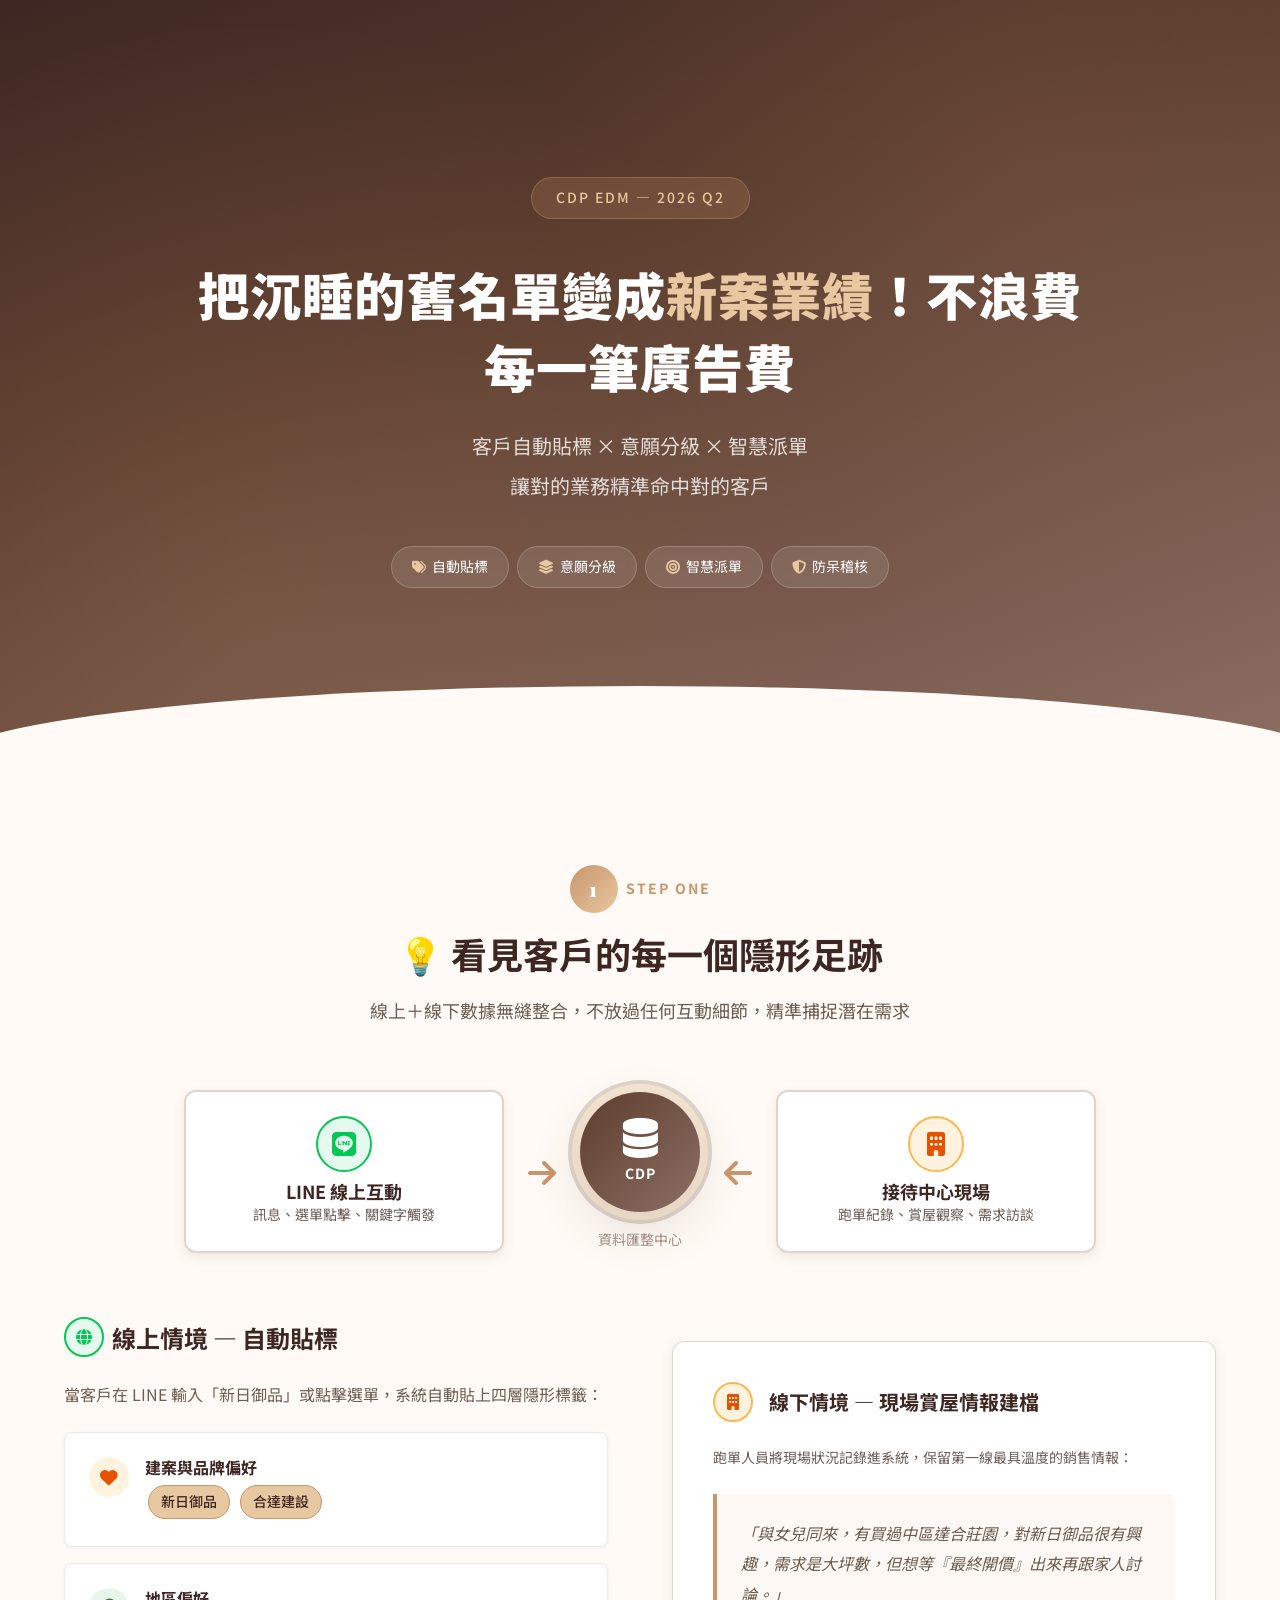
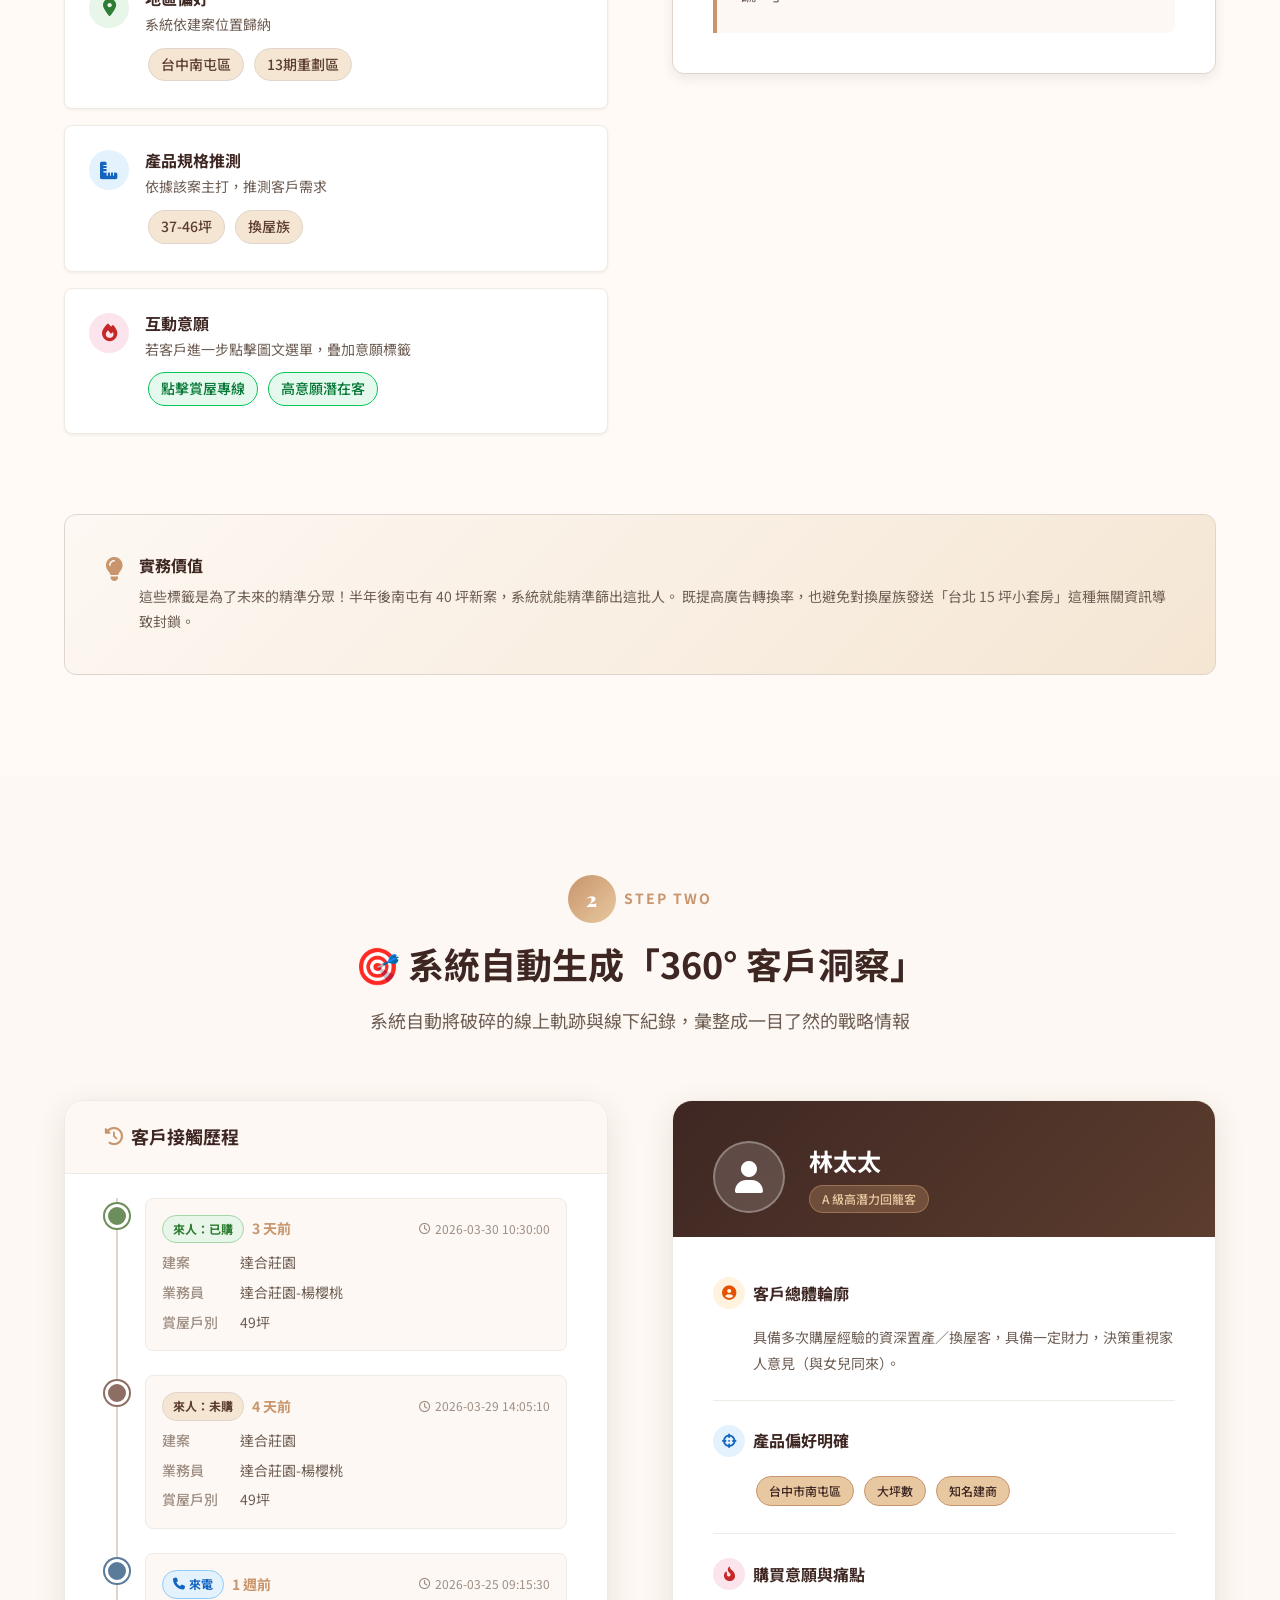
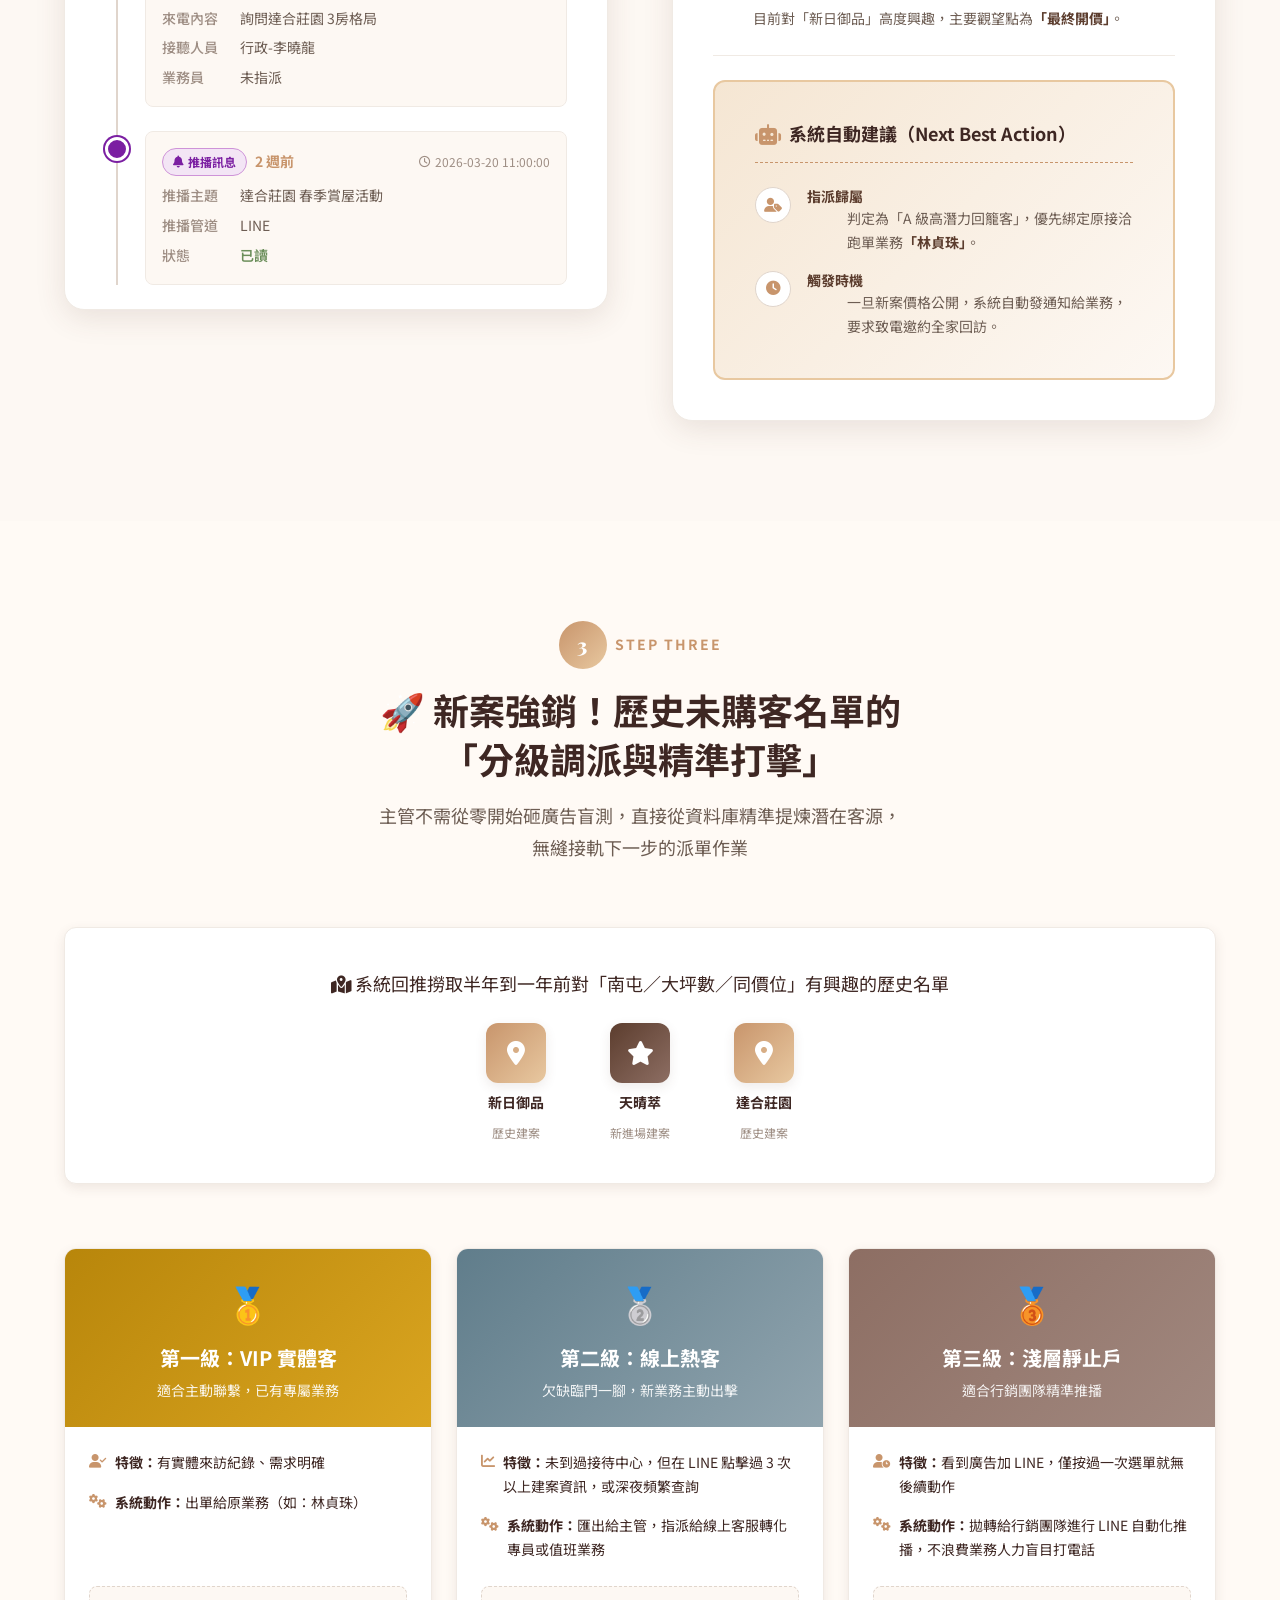
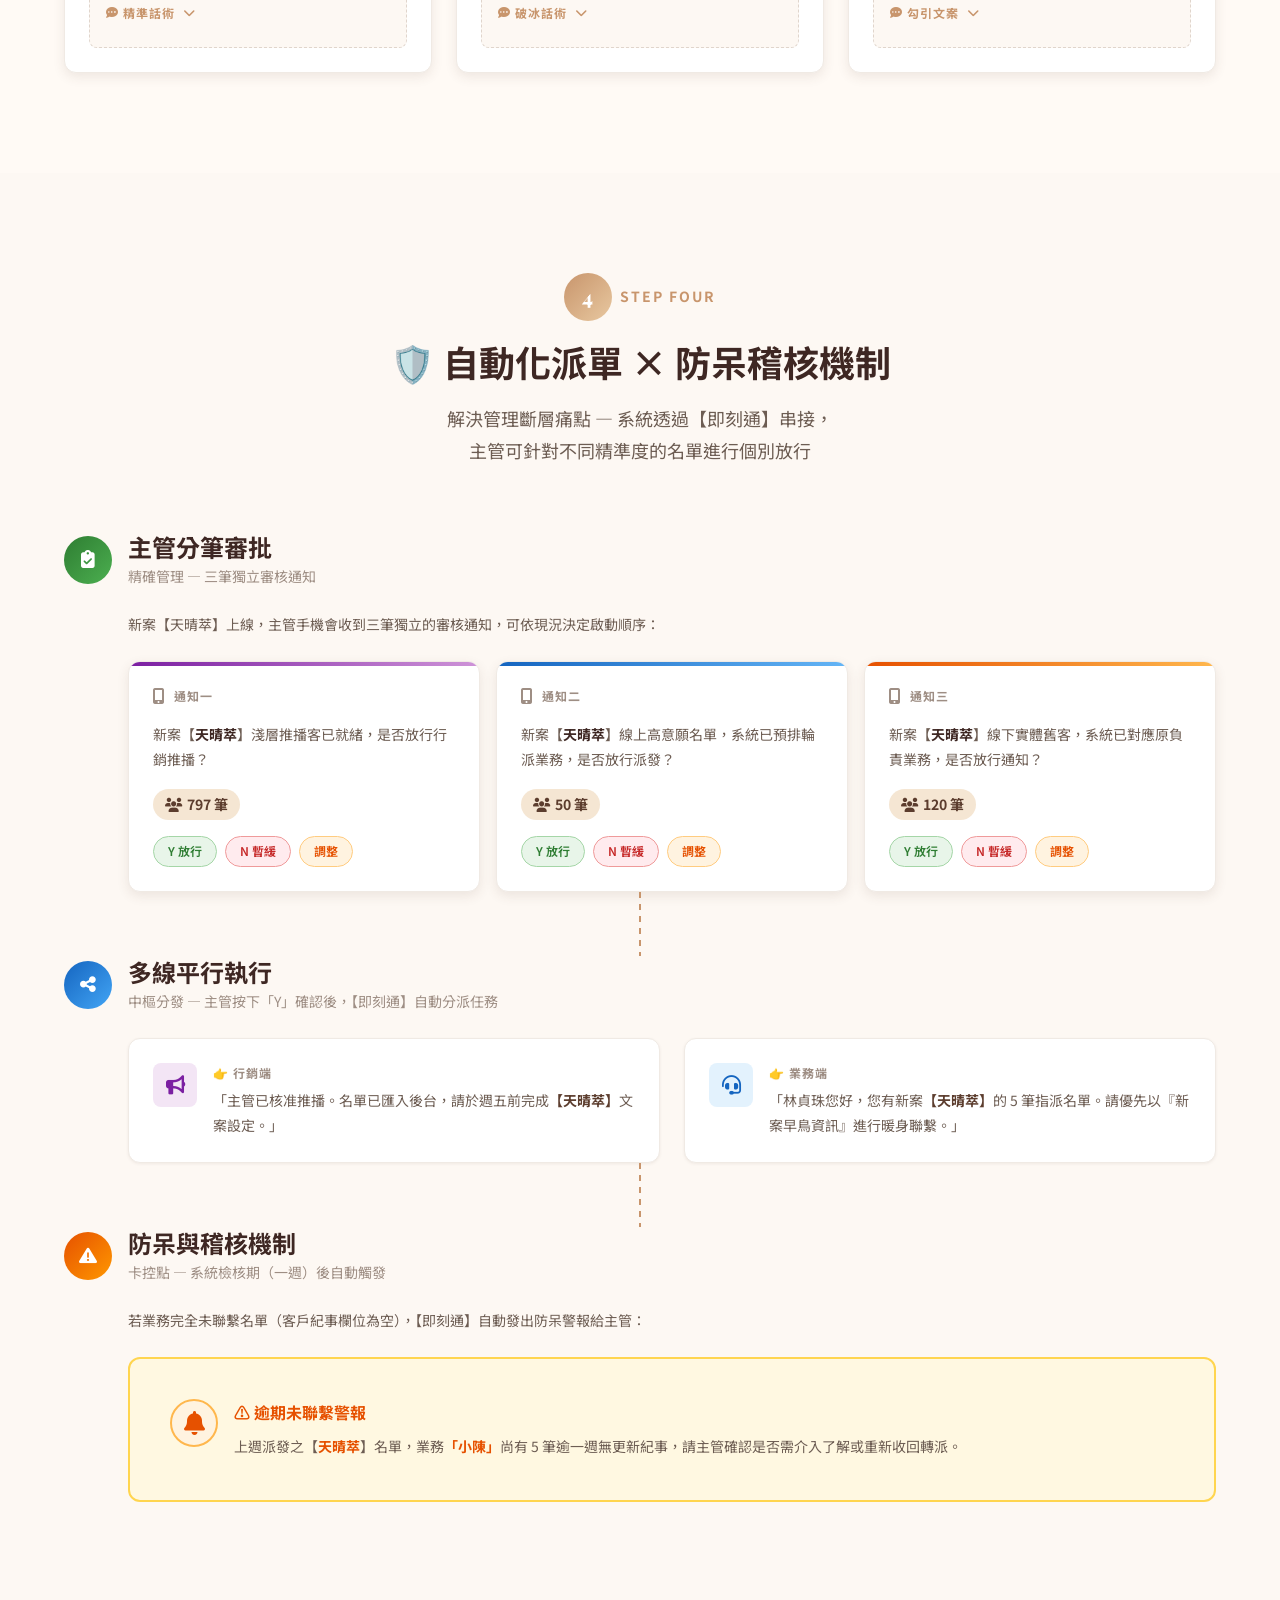
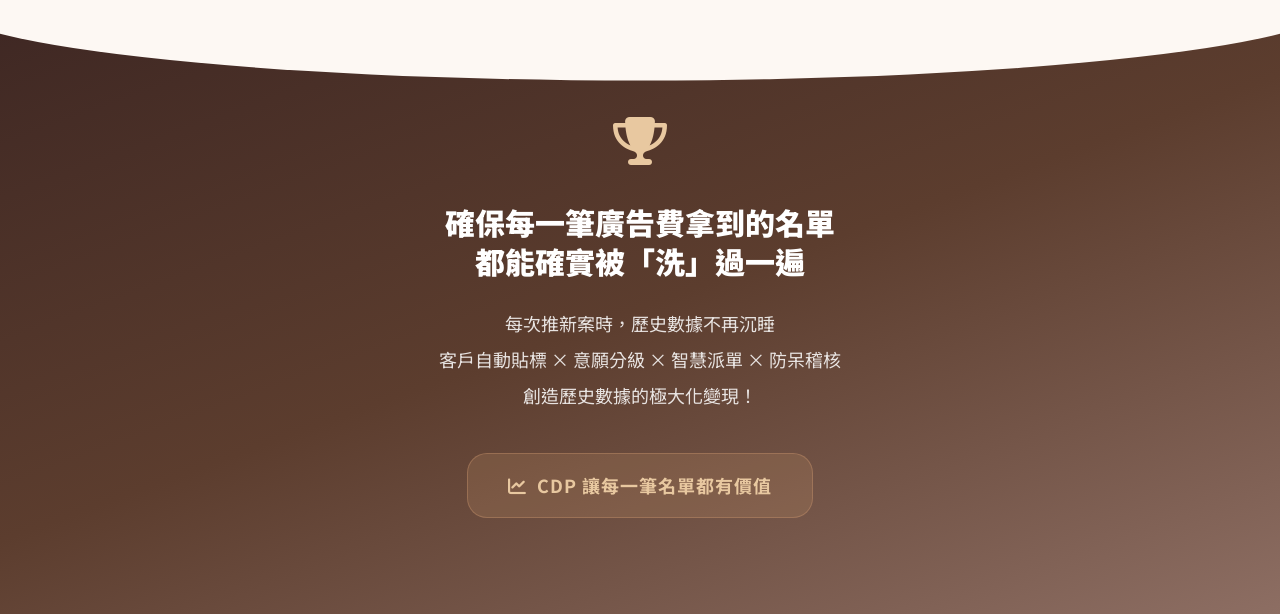
==== index.html @ 85443cfb "feat: add main HTML structure and JavaScript for interactive features - Created index.html with a co" ====
<!DOCTYPE html>
<html lang="zh-TW">
<head>
    <meta charset="UTF-8">
    <meta name="viewport" content="width=device-width, initial-scale=1.0">
    <title>CDP EDM 2026 Q2 — 把沉睡的舊名單變成新案業績</title>
    <!-- Font Awesome CDN -->
    <link rel="stylesheet" href="https://cdnjs.cloudflare.com/ajax/libs/font-awesome/6.5.1/css/all.min.css">
    <!-- 自訂 CSS -->
    <link rel="stylesheet" href="css/style-base.css">
    <link rel="stylesheet" href="css/style-sections.css">
    <link rel="stylesheet" href="css/style-cards.css">
    <link rel="stylesheet" href="css/style-flow.css">
    <link rel="stylesheet" href="css/style-responsive.css">
</head>
<body>

    <!-- ===== Hero 區 ===== -->
    <section class="hero" id="top">
        <div class="hero__content">
            <span class="hero__badge">CDP EDM — 2026 Q2</span>
            <h1 class="hero__title">
                把沉睡的舊名單變成<em>新案業績</em>！不浪費每一筆廣告費
            </h1>
            <p class="hero__subtitle">
                客戶自動貼標 × 意願分級 × 智慧派單<br>
                讓對的業務精準命中對的客戶
            </p>
            <div class="hero__keywords">
                <span class="hero__keyword"><i class="fa-solid fa-tags"></i> 自動貼標</span>
                <span class="hero__keyword"><i class="fa-solid fa-layer-group"></i> 意願分級</span>
                <span class="hero__keyword"><i class="fa-solid fa-bullseye"></i> 智慧派單</span>
                <span class="hero__keyword"><i class="fa-solid fa-shield-halved"></i> 防呆稽核</span>
            </div>
        </div>
    </section>

    <!-- ===== 第一步：線上＋線下數據無縫整合 ===== -->
    <section class="section section--cream" id="step-1">
        <div class="container">
            <!-- 區塊標題 -->
            <div class="section__header">
                <div class="section__label">
                    <span class="step-number">1</span>
                    <span>STEP ONE</span>
                </div>
                <h2 class="section__title">
                    💡 看見客戶的每一個隱形足跡
                </h2>
                <p class="section__subtitle">
                    線上＋線下數據無縫整合，不放過任何互動細節，精準捕捉潛在需求
                </p>
            </div>

            <!-- 數據匯流視覺：LINE ← → CDP ← → 接待中心 -->
            <div class="data-flow fade-up">
                <!-- 線上 LINE -->
                <div class="data-source">
                    <div class="data-source__box">
                        <div class="icon-circle" style="background: #E6F9EE; color: #06C755; border-color: #06C755;">
                            <i class="fa-brands fa-line"></i>
                        </div>
                        <h4>LINE 線上互動</h4>
                        <p>訊息、選單點擊、關鍵字觸發</p>
                    </div>
                </div>

                <div class="data-arrow">
                    <i class="fa-solid fa-arrow-right"></i>
                </div>

                <!-- CDP 中樞 -->
                <div class="data-center">
                    <div class="data-center__hub">
                        <i class="fa-solid fa-database"></i>
                        <span>CDP</span>
                    </div>
                    <span style="font-size: var(--text-sm); color: var(--color-text-muted);">資料匯整中心</span>
                </div>

                <div class="data-arrow">
                    <i class="fa-solid fa-arrow-left"></i>
                </div>

                <!-- 線下接待 -->
                <div class="data-source">
                    <div class="data-source__box">
                        <div class="icon-circle" style="background: #FFF3E0; color: #E65100; border-color: #FFB74D;">
                            <i class="fa-solid fa-building"></i>
                        </div>
                        <h4>接待中心現場</h4>
                        <p>跑單紀錄、賞屋觀察、需求訪談</p>
                    </div>
                </div>
            </div>

            <!-- 線上情境：自動貼標 -->
            <div class="split-layout fade-up">
                <!-- 左側：線上 -->
                <div>
                    <h3 style="display:flex; align-items:center; gap:8px; margin-bottom: var(--space-lg);">
                        <span class="icon-circle" style="width:40px;height:40px;font-size:1rem;background:#E6F9EE;color:#06C755;border-color:#06C755;">
                            <i class="fa-solid fa-globe"></i>
                        </span>
                        線上情境 — 自動貼標
                    </h3>
                    <p style="margin-bottom: var(--space-lg);">
                        當客戶在 LINE 輸入「新日御品」或點擊選單，系統自動貼上四層隱形標籤：
                    </p>

                    <!-- 四層標籤 -->
                    <div class="tagging-layer">
                        <div class="tagging-layer__icon tagging-layer__icon--brand">
                            <i class="fa-solid fa-heart"></i>
                        </div>
                        <div class="tagging-layer__content">
                            <h4>建案與品牌偏好</h4>
                            <div class="tagging-layer__tags">
                                <span class="tag tag--accent">新日御品</span>
                                <span class="tag tag--accent">合達建設</span>
                            </div>
                        </div>
                    </div>

                    <div class="tagging-layer">
                        <div class="tagging-layer__icon tagging-layer__icon--area">
                            <i class="fa-solid fa-map-marker-alt"></i>
                        </div>
                        <div class="tagging-layer__content">
                            <h4>地區偏好</h4>
                            <p>系統依建案位置歸納</p>
                            <div class="tagging-layer__tags">
                                <span class="tag">台中南屯區</span>
                                <span class="tag">13期重劃區</span>
                            </div>
                        </div>
                    </div>

                    <div class="tagging-layer">
                        <div class="tagging-layer__icon tagging-layer__icon--spec">
                            <i class="fa-solid fa-ruler-combined"></i>
                        </div>
                        <div class="tagging-layer__content">
                            <h4>產品規格推測</h4>
                            <p>依據該案主打，推測客戶需求</p>
                            <div class="tagging-layer__tags">
                                <span class="tag">37-46坪</span>
                                <span class="tag">換屋族</span>
                            </div>
                        </div>
                    </div>

                    <div class="tagging-layer">
                        <div class="tagging-layer__icon tagging-layer__icon--intent">
                            <i class="fa-solid fa-fire"></i>
                        </div>
                        <div class="tagging-layer__content">
                            <h4>互動意願</h4>
                            <p>若客戶進一步點擊圖文選單，疊加意願標籤</p>
                            <div class="tagging-layer__tags">
                                <span class="tag tag--line">點擊賞屋專線</span>
                                <span class="tag tag--line">高意願潛在客</span>
                            </div>
                        </div>
                    </div>
                </div>

                <!-- 右側：線下 -->
                <div>
                    <div class="offline-scenario">
                        <div class="offline-scenario__header">
                            <span class="icon-circle" style="width:40px;height:40px;font-size:1rem;background:#FFF3E0;color:#E65100;border-color:#FFB74D;">
                                <i class="fa-solid fa-building"></i>
                            </span>
                            <h3>線下情境 — 現場賞屋情報建檔</h3>
                        </div>
                        <p style="margin-bottom: var(--space-lg); font-size: var(--text-sm);">
                            跑單人員將現場狀況記錄進系統，保留第一線最具溫度的銷售情報：
                        </p>
                        <blockquote class="offline-scenario__quote">
                            「與女兒同來，有買過中區達合莊園，對新日御品很有興趣，需求是大坪數，但想等『最終開價』出來再跟家人討論。」
                        </blockquote>
                    </div>
                </div>
            </div>

            <!-- 實務價值 -->
            <div class="value-callout fade-up">
                <i class="fa-solid fa-lightbulb"></i>
                <div>
                    <h4>實務價值</h4>
                    <p>
                        這些標籤是為了未來的精準分眾！半年後南屯有 40 坪新案，系統就能精準篩出這批人。
                        既提高廣告轉換率，也避免對換屋族發送「台北 15 坪小套房」這種無關資訊導致封鎖。
                    </p>
                </div>
            </div>
        </div>
    </section>

    <!-- ===== 第二步：360° 客戶洞察 ===== -->
    <section class="section section--warm" id="step-2">
        <div class="container">
            <div class="section__header">
                <div class="section__label">
                    <span class="step-number">2</span>
                    <span>STEP TWO</span>
                </div>
                <h2 class="section__title">
                    🎯 系統自動生成「360° 客戶洞察」
                </h2>
                <p class="section__subtitle">
                    系統自動將破碎的線上軌跡與線下紀錄，彙整成一目了然的戰略情報
                </p>
            </div>

            <!-- 第二步：左右分欄 — 歷程 + VIP 卡 -->
            <div class="step2-layout">

                <!-- 左側：客戶接觸歷程 Timeline -->
                <div class="timeline-panel fade-up">
                    <div class="timeline-panel__header">
                        <h3><i class="fa-solid fa-clock-rotate-left"></i> 客戶接觸歷程</h3>
                    </div>
                    <div class="timeline">
                        <!-- 來人：已購 -->
                        <div class="timeline__item">
                            <div class="timeline__dot timeline__dot--success"></div>
                            <div class="timeline__card">
                                <div class="timeline__card-header">
                                    <span class="timeline__badge timeline__badge--success">來人：已購</span>
                                    <span class="timeline__time">3 天前</span>
                                    <span class="timeline__date"><i class="fa-regular fa-clock"></i> 2026-03-30 10:30:00</span>
                                </div>
                                <div class="timeline__card-body">
                                    <div class="timeline__field"><span class="timeline__label">建案</span><span>達合莊園</span></div>
                                    <div class="timeline__field"><span class="timeline__label">業務員</span><span>達合莊園-楊櫻桃</span></div>
                                    <div class="timeline__field"><span class="timeline__label">賞屋戶別</span><span>49坪</span></div>
                                </div>
                            </div>
                        </div>
                        <!-- 來人：未購 -->
                        <div class="timeline__item">
                            <div class="timeline__dot timeline__dot--visited"></div>
                            <div class="timeline__card">
                                <div class="timeline__card-header">
                                    <span class="timeline__badge timeline__badge--visited">來人：未購</span>
                                    <span class="timeline__time">4 天前</span>
                                    <span class="timeline__date"><i class="fa-regular fa-clock"></i> 2026-03-29 14:05:10</span>
                                </div>
                                <div class="timeline__card-body">
                                    <div class="timeline__field"><span class="timeline__label">建案</span><span>達合莊園</span></div>
                                    <div class="timeline__field"><span class="timeline__label">業務員</span><span>達合莊園-楊櫻桃</span></div>
                                    <div class="timeline__field"><span class="timeline__label">賞屋戶別</span><span>49坪</span></div>
                                </div>
                            </div>
                        </div>
                        <!-- 來電 -->
                        <div class="timeline__item">
                            <div class="timeline__dot timeline__dot--call"></div>
                            <div class="timeline__card">
                                <div class="timeline__card-header">
                                    <span class="timeline__badge timeline__badge--call"><i class="fa-solid fa-phone"></i> 來電</span>
                                    <span class="timeline__time">1 週前</span>
                                    <span class="timeline__date"><i class="fa-regular fa-clock"></i> 2026-03-25 09:15:30</span>
                                </div>
                                <div class="timeline__card-body">
                                    <div class="timeline__field"><span class="timeline__label">來電內容</span><span>詢問達合莊園 3房格局</span></div>
                                    <div class="timeline__field"><span class="timeline__label">接聽人員</span><span>行政-李曉龍</span></div>
                                    <div class="timeline__field"><span class="timeline__label">業務員</span><span>未指派</span></div>
                                </div>
                            </div>
                        </div>
                        <!-- 推播訊息 -->
                        <div class="timeline__item">
                            <div class="timeline__dot timeline__dot--push"></div>
                            <div class="timeline__card">
                                <div class="timeline__card-header">
                                    <span class="timeline__badge timeline__badge--push"><i class="fa-solid fa-bell"></i> 推播訊息</span>
                                    <span class="timeline__time">2 週前</span>
                                    <span class="timeline__date"><i class="fa-regular fa-clock"></i> 2026-03-20 11:00:00</span>
                                </div>
                                <div class="timeline__card-body">
                                    <div class="timeline__field"><span class="timeline__label">推播主題</span><span>達合莊園 春季賞屋活動</span></div>
                                    <div class="timeline__field"><span class="timeline__label">推播管道</span><span>LINE</span></div>
                                    <div class="timeline__field"><span class="timeline__label">狀態</span><span class="timeline__status timeline__status--read">已讀</span></div>
                                </div>
                            </div>
                        </div>
                    </div>
                </div>

                <!-- 右側：VIP 檔案卡 + 系統洞察 -->
                <div class="fade-up" style="animation-delay: 0.15s;">
                    <div class="vip-card">
                        <div class="vip-card__header">
                            <div class="vip-card__avatar">
                                <i class="fa-solid fa-user"></i>
                            </div>
                            <div>
                                <div class="vip-card__name">林太太</div>
                                <span class="vip-card__badge">A 級高潛力回籠客</span>
                            </div>
                        </div>
                        <div class="vip-card__body">
                            <!-- 輪廓 -->
                            <div class="vip-card__section">
                                <div class="vip-card__section-header">
                                    <div class="vip-card__section-icon vip-card__section-icon--profile">
                                        <i class="fa-solid fa-user-circle"></i>
                                    </div>
                                    <h4>客戶總體輪廓</h4>
                                </div>
                                <p>
                                    具備多次購屋經驗的資深置產／換屋客，具備一定財力，決策重視家人意見（與女兒同來）。
                                </p>
                            </div>

                            <!-- 偏好 -->
                            <div class="vip-card__section">
                                <div class="vip-card__section-header">
                                    <div class="vip-card__section-icon vip-card__section-icon--preference">
                                        <i class="fa-solid fa-crosshairs"></i>
                                    </div>
                                    <h4>產品偏好明確</h4>
                                </div>
                                <div class="vip-card__tags">
                                    <span class="tag tag--accent">台中市南屯區</span>
                                    <span class="tag tag--accent">大坪數</span>
                                    <span class="tag tag--accent">知名建商</span>
                                </div>
                            </div>

                            <!-- 意願與痛點 -->
                            <div class="vip-card__section">
                                <div class="vip-card__section-header">
                                    <div class="vip-card__section-icon vip-card__section-icon--intent">
                                        <i class="fa-solid fa-fire-flame-curved"></i>
                                    </div>
                                    <h4>購買意願與痛點</h4>
                                </div>
                                <p>
                                    目前對「新日御品」高度興趣，主要觀望點為<strong>「最終開價」</strong>。
                                </p>
                            </div>

                            <!-- Next Best Action -->
                            <div class="vip-card__section">
                                <div class="nba-card">
                                    <div class="nba-card__header">
                                        <i class="fa-solid fa-robot"></i>
                                        <h4>系統自動建議（Next Best Action）</h4>
                                    </div>
                                    <div class="nba-item">
                                        <div class="nba-item__icon">
                                            <i class="fa-solid fa-user-tag"></i>
                                        </div>
                                        <div class="nba-item__content">
                                            <h5>指派歸屬</h5>
                                            <p>判定為「A 級高潛力回籠客」，優先綁定原接洽跑單業務<strong>「林貞珠」</strong>。</p>
                                        </div>
                                    </div>
                                    <div class="nba-item">
                                        <div class="nba-item__icon">
                                            <i class="fa-solid fa-clock"></i>
                                        </div>
                                        <div class="nba-item__content">
                                            <h5>觸發時機</h5>
                                            <p>一旦新案價格公開，系統自動發通知給業務，要求致電邀約全家回訪。</p>
                                        </div>
                                    </div>
                                </div>
                            </div>
                        </div>
                    </div>
                </div>

            </div>
        </div>
    </section>

    <!-- ===== 第三步：歷史名單分級調派 ===== -->
    <section class="section section--cream" id="step-3">
        <div class="container">
            <div class="section__header">
                <div class="section__label">
                    <span class="step-number">3</span>
                    <span>STEP THREE</span>
                </div>
                <h2 class="section__title">
                    🚀 新案強銷！歷史未購客名單的<br>「分級調派與精準打擊」
                </h2>
                <p class="section__subtitle">
                    主管不需從零開始砸廣告盲測，直接從資料庫精準提煉潛在客源，<br>
                    無縫接軌下一步的派單作業
                </p>
            </div>

            <!-- 地圖示意 -->
            <div class="map-visual fade-up">
                <div class="map-visual__content">
                    <p class="map-visual__title">
                        <i class="fa-solid fa-map-location-dot"></i>
                        系統回推撈取半年到一年前對「南屯／大坪數／同價位」有興趣的歷史名單
                    </p>
                    <div class="map-pins">
                        <div class="map-pin">
                            <div class="map-pin__icon map-pin__icon--active">
                                <i class="fa-solid fa-location-dot"></i>
                            </div>
                            <span class="map-pin__label">新日御品</span>
                            <span class="map-pin__detail">歷史建案</span>
                        </div>
                        <div class="map-pin">
                            <div class="map-pin__icon map-pin__icon--new">
                                <i class="fa-solid fa-star"></i>
                            </div>
                            <span class="map-pin__label">天晴萃</span>
                            <span class="map-pin__detail">新進場建案</span>
                        </div>
                        <div class="map-pin">
                            <div class="map-pin__icon map-pin__icon--active">
                                <i class="fa-solid fa-location-dot"></i>
                            </div>
                            <span class="map-pin__label">達合莊園</span>
                            <span class="map-pin__detail">歷史建案</span>
                        </div>
                    </div>
                </div>
            </div>

            <!-- 三級分級卡 -->
            <div class="tier-cards fade-up">
                <!-- 金牌：VIP 實體客 -->
                <div class="tier-card tier-card--gold">
                    <div class="tier-card__header">
                        <div class="tier-card__medal">🥇</div>
                        <div class="tier-card__title">第一級：VIP 實體客</div>
                        <div class="tier-card__subtitle">適合主動聯繫，已有專屬業務</div>
                    </div>
                    <div class="tier-card__body">
                        <div class="tier-card__info">
                            <div class="tier-card__info-item">
                                <i class="fa-solid fa-user-check"></i>
                                <div><strong>特徵：</strong>有實體來訪紀錄、需求明確</div>
                            </div>
                            <div class="tier-card__info-item">
                                <i class="fa-solid fa-gears"></i>
                                <div><strong>系統動作：</strong>出單給原業務（如：林貞珠）</div>
                            </div>
                        </div>
                        <div class="script-box">
                            <div class="script-box__label">
                                <i class="fa-solid fa-comment-dots"></i> 精準話術
                            </div>
                            <p class="script-box__text">
                                「林太太您好，上次您看過覺得不錯的建案價格出來了！另外我們在南屯 13 期也有一個符合您大坪數需求的新案<strong>【天晴萃】</strong>，這週末方便跟女兒一起來聽聽看嗎？」
                            </p>
                        </div>
                    </div>
                </div>

                <!-- 銀牌：線上熱客 -->
                <div class="tier-card tier-card--silver">
                    <div class="tier-card__header">
                        <div class="tier-card__medal">🥈</div>
                        <div class="tier-card__title">第二級：線上熱客</div>
                        <div class="tier-card__subtitle">欠缺臨門一腳，新業務主動出擊</div>
                    </div>
                    <div class="tier-card__body">
                        <div class="tier-card__info">
                            <div class="tier-card__info-item">
                                <i class="fa-solid fa-chart-line"></i>
                                <div><strong>特徵：</strong>未到過接待中心，但在 LINE 點擊過 3 次以上建案資訊，或深夜頻繁查詢</div>
                            </div>
                            <div class="tier-card__info-item">
                                <i class="fa-solid fa-gears"></i>
                                <div><strong>系統動作：</strong>匯出給主管，指派給線上客服轉化專員或值班業務</div>
                            </div>
                        </div>
                        <div class="script-box">
                            <div class="script-box__label">
                                <i class="fa-solid fa-comment-dots"></i> 破冰話術
                            </div>
                            <p class="script-box__text">
                                「您好！發現您最近在關注南屯 13 期的建案，我是專案顧問小陳，目前我們有幾份<strong>【天晴萃】</strong>尚未公開的 46 坪格局圖，請問方便傳給您參考嗎？」
                            </p>
                        </div>
                    </div>
                </div>

                <!-- 銅牌：淺層靜止戶 -->
                <div class="tier-card tier-card--bronze">
                    <div class="tier-card__header">
                        <div class="tier-card__medal">🥉</div>
                        <div class="tier-card__title">第三級：淺層靜止戶</div>
                        <div class="tier-card__subtitle">適合行銷團隊精準推播</div>
                    </div>
                    <div class="tier-card__body">
                        <div class="tier-card__info">
                            <div class="tier-card__info-item">
                                <i class="fa-solid fa-user-clock"></i>
                                <div><strong>特徵：</strong>看到廣告加 LINE，僅按過一次選單就無後續動作</div>
                            </div>
                            <div class="tier-card__info-item">
                                <i class="fa-solid fa-gears"></i>
                                <div><strong>系統動作：</strong>拋轉給行銷團隊進行 LINE 自動化推播，不浪費業務人力盲目打電話</div>
                            </div>
                        </div>
                        <div class="script-box">
                            <div class="script-box__label">
                                <i class="fa-solid fa-comment-dots"></i> 勾引文案
                            </div>
                            <p class="script-box__text">
                                「錯過新日御品？南屯 13 期最新指標大案<strong>【天晴萃】</strong>公開！37-46 坪換屋首選，首付只要 XX 萬。」
                            </p>
                        </div>
                    </div>
                </div>
            </div>
        </div>
    </section>

    <!-- ===== 第四步：自動化派單 × 防呆稽核 ===== -->
    <section class="section section--warm" id="step-4">
        <div class="container">
            <div class="section__header">
                <div class="section__label">
                    <span class="step-number">4</span>
                    <span>STEP FOUR</span>
                </div>
                <h2 class="section__title">
                    🛡️ 自動化派單 × 防呆稽核機制
                </h2>
                <p class="section__subtitle">
                    解決管理斷層痛點 — 系統透過【即刻通】串接，<br>
                    主管可針對不同精準度的名單進行個別放行
                </p>
            </div>

            <!-- 流程圖 -->
            <div class="flow-diagram">

                <!-- 節點一：分筆審批 -->
                <div class="flow-node fade-up">
                    <div class="flow-node__header">
                        <div class="flow-node__number flow-node__number--approve">
                            <i class="fa-solid fa-clipboard-check"></i>
                        </div>
                        <div>
                            <h3 class="flow-node__title">主管分筆審批</h3>
                            <span class="flow-node__subtitle">精確管理 — 三筆獨立審核通知</span>
                        </div>
                    </div>
                    <div class="flow-node__content">
                        <p style="margin-bottom: var(--space-lg); font-size: var(--text-sm); color: var(--color-text-secondary);">
                            新案【天晴萃】上線，主管手機會收到三筆獨立的審核通知，可依現況決定啟動順序：
                        </p>
                        <div class="approval-stack">
                            <!-- 通知一 -->
                            <div class="approval-item approval-item--marketing">
                                <div class="approval-item__header">
                                    <i class="fa-solid fa-mobile-screen-button"></i>
                                    通知一
                                </div>
                                <div class="approval-item__body">
                                    新案【<strong>天晴萃</strong>】淺層推播客已就緒，是否放行行銷推播？
                                </div>
                                <div class="approval-item__count">
                                    <i class="fa-solid fa-users"></i> 800 筆
                                </div>
                                <div class="approval-item__actions">
                                    <span class="notif-action notif-action--yes">Y 放行</span>
                                    <span class="notif-action notif-action--no">N 暫緩</span>
                                    <span class="notif-action notif-action--adjust">調整</span>
                                </div>
                            </div>

                            <!-- 通知二 -->
                            <div class="approval-item approval-item--online">
                                <div class="approval-item__header">
                                    <i class="fa-solid fa-mobile-screen-button"></i>
                                    通知二
                                </div>
                                <div class="approval-item__body">
                                    新案【<strong>天晴萃</strong>】線上高意願名單，系統已預排輪派業務，是否放行派發？
                                </div>
                                <div class="approval-item__count">
                                    <i class="fa-solid fa-users"></i> 50 筆
                                </div>
                                <div class="approval-item__actions">
                                    <span class="notif-action notif-action--yes">Y 放行</span>
                                    <span class="notif-action notif-action--no">N 暫緩</span>
                                    <span class="notif-action notif-action--adjust">調整</span>
                                </div>
                            </div>

                            <!-- 通知三 -->
                            <div class="approval-item approval-item--offline">
                                <div class="approval-item__header">
                                    <i class="fa-solid fa-mobile-screen-button"></i>
                                    通知三
                                </div>
                                <div class="approval-item__body">
                                    新案【<strong>天晴萃</strong>】線下實體舊客，系統已對應原負責業務，是否放行通知？
                                </div>
                                <div class="approval-item__count">
                                    <i class="fa-solid fa-users"></i> 120 筆
                                </div>
                                <div class="approval-item__actions">
                                    <span class="notif-action notif-action--yes">Y 放行</span>
                                    <span class="notif-action notif-action--no">N 暫緩</span>
                                    <span class="notif-action notif-action--adjust">調整</span>
                                </div>
                            </div>
                        </div>
                    </div>
                </div>

                <!-- 節點二：多線平行執行 -->
                <div class="flow-node fade-up">
                    <div class="flow-node__header">
                        <div class="flow-node__number flow-node__number--dispatch">
                            <i class="fa-solid fa-share-nodes"></i>
                        </div>
                        <div>
                            <h3 class="flow-node__title">多線平行執行</h3>
                            <span class="flow-node__subtitle">中樞分發 — 主管按下「Y」確認後，【即刻通】自動分派任務</span>
                        </div>
                    </div>
                    <div class="flow-node__content">
                        <div class="dispatch-grid">
                            <div class="dispatch-item">
                                <div class="dispatch-item__icon dispatch-item__icon--marketing">
                                    <i class="fa-solid fa-bullhorn"></i>
                                </div>
                                <div>
                                    <div class="dispatch-item__label">👉 行銷端</div>
                                    <p class="dispatch-item__text">
                                        「主管已核准推播。名單已匯入後台，請於週五前完成<strong>【天晴萃】</strong>文案設定。」
                                    </p>
                                </div>
                            </div>
                            <div class="dispatch-item">
                                <div class="dispatch-item__icon dispatch-item__icon--sales">
                                    <i class="fa-solid fa-headset"></i>
                                </div>
                                <div>
                                    <div class="dispatch-item__label">👉 業務端</div>
                                    <p class="dispatch-item__text">
                                        「林貞珠您好，您有新案<strong>【天晴萃】</strong>的 5 筆指派名單。請優先以『新案早鳥資訊』進行暖身聯繫。」
                                    </p>
                                </div>
                            </div>
                        </div>
                    </div>
                </div>

                <!-- 節點三：防呆與稽核 -->
                <div class="flow-node fade-up">
                    <div class="flow-node__header">
                        <div class="flow-node__number flow-node__number--audit">
                            <i class="fa-solid fa-triangle-exclamation"></i>
                        </div>
                        <div>
                            <h3 class="flow-node__title">防呆與稽核機制</h3>
                            <span class="flow-node__subtitle">卡控點 — 系統檢核期（一週）後自動觸發</span>
                        </div>
                    </div>
                    <div class="flow-node__content">
                        <p style="margin-bottom: var(--space-lg); font-size: var(--text-sm); color: var(--color-text-secondary);">
                            若業務完全未聯繫名單（客戶紀事欄位為空），【即刻通】自動發出防呆警報給主管：
                        </p>
                        <div class="audit-alert">
                            <div class="audit-alert__icon">
                                <i class="fa-solid fa-bell"></i>
                            </div>
                            <div>
                                <div class="audit-alert__header">
                                    <span class="audit-alert__title">⚠️ 逾期未聯繫警報</span>
                                </div>
                                <p class="audit-alert__text">
                                    上週派發之【<strong>天晴萃</strong>】名單，業務<strong>「小陳」</strong>尚有 5 筆逾一週無更新紀事，請主管確認是否需介入了解或重新收回轉派。
                                </p>
                            </div>
                        </div>
                    </div>
                </div>

            </div>
        </div>
    </section>

    <!-- ===== 總結 CTA ===== -->
    <section class="cta-section" id="summary">
        <div class="cta-section__content">
            <div class="cta-section__icon">
                <i class="fa-solid fa-trophy"></i>
            </div>
            <h2 class="cta-section__title">
                確保每一筆廣告費拿到的名單<br>都能確實被「洗」過一遍
            </h2>
            <p class="cta-section__text">
                每次推新案時，歷史數據不再沉睡<br>
                客戶自動貼標 × 意願分級 × 智慧派單 × 防呆稽核<br>
                創造歷史數據的極大化變現！
            </p>
            <div class="cta-section__highlight">
                <i class="fa-solid fa-chart-line"></i>&nbsp;
                CDP 讓每一筆名單都有價值
            </div>
        </div>
    </section>

    <!-- JS -->
    <script src="js/main-script.js"></script>
</body>
</html>
---- css/style-base.css ----
/* 
 * style-base.css
 * 基礎樣式：變數、重置、字型、通用元素
 */

/* ===== Google Fonts ===== */
@import url('https://fonts.googleapis.com/css2?family=Noto+Sans+TC:wght@300;400;500;700;900&family=Playfair+Display:wght@700;900&display=swap');

/* ===== CSS 變數 ===== */
:root {
    /* 主色系 — 暖咖啡調 */
    --color-primary: #5C3D2E;        /* 深咖啡 */
    --color-primary-dark: #3E2723;   /* 更深咖啡 */
    --color-primary-light: #8D6E63;  /* 淺咖啡 */
    --color-accent: #C8956C;         /* 金棕色重點 */
    --color-accent-light: #E8C8A0;   /* 淺金米色 */
    --color-warm: #F5E6D3;           /* 暖米色背景 */
    --color-warm-light: #FDF8F3;     /* 極淺米色 */
    --color-cream: #FFFAF5;          /* 奶油白 */

    /* 輔助色 */
    --color-gold: #B8860B;           /* 金色 */
    --color-gold-light: #DAA520;     /* 亮金 */
    --color-success: #6B8E5A;        /* 沉穩綠 */
    --color-info: #5B7B9A;           /* 灰藍 */
    --color-warning: #D4A04A;        /* 暖黃 */
    --color-danger: #C0392B;         /* 磚紅 */
    --color-line-green: #06C755;     /* LINE 綠 */

    /* 中性色 */
    --color-text: #3E2723;           /* 主文字 */
    --color-text-secondary: #6D5D53; /* 次要文字 */
    --color-text-muted: #9E8E84;     /* 淡化文字 */
    --color-border: #E0D5CC;         /* 邊框 */
    --color-border-light: #F0EAE4;   /* 淺邊框 */
    --color-white: #FFFFFF;
    --color-overlay: rgba(62, 39, 35, 0.7);

    /* 間距 */
    --space-xs: 4px;
    --space-sm: 8px;
    --space-md: 16px;
    --space-lg: 24px;
    --space-xl: 40px;
    --space-2xl: 64px;
    --space-3xl: 96px;
    --space-section: 100px;

    /* 字型 */
    --font-heading: 'Playfair Display', 'Noto Sans TC', serif;
    --font-body: 'Noto Sans TC', 'Microsoft JhengHei', sans-serif;

    /* 字級 */
    --text-xs: 0.75rem;
    --text-sm: 0.875rem;
    --text-base: 1rem;
    --text-lg: 1.125rem;
    --text-xl: 1.25rem;
    --text-2xl: 1.5rem;
    --text-3xl: 1.875rem;
    --text-4xl: 2.25rem;
    --text-5xl: 3rem;

    /* 圓角 */
    --radius-sm: 4px;
    --radius-md: 8px;
    --radius-lg: 12px;
    --radius-xl: 20px;
    --radius-full: 50%;

    /* 陰影 */
    --shadow-sm: 0 1px 3px rgba(92, 61, 46, 0.08);
    --shadow-md: 0 4px 12px rgba(92, 61, 46, 0.1);
    --shadow-lg: 0 8px 30px rgba(92, 61, 46, 0.12);
    --shadow-xl: 0 16px 50px rgba(92, 61, 46, 0.15);

    /* 過渡 */
    --transition-fast: 0.2s ease;
    --transition-base: 0.3s ease;
    --transition-slow: 0.5s ease;

    /* 容器寬度 */
    --container-max: 1200px;
    --container-narrow: 900px;
}

/* ===== 重置 ===== */
*,
*::before,
*::after {
    margin: 0;
    padding: 0;
    box-sizing: border-box;
}

html {
    scroll-behavior: smooth;
    font-size: 16px;
    -webkit-font-smoothing: antialiased;
    -moz-osx-font-smoothing: grayscale;
}

body {
    font-family: var(--font-body);
    color: var(--color-text);
    background-color: var(--color-cream);
    line-height: 1.7;
    overflow-x: hidden;
}

img {
    max-width: 100%;
    height: auto;
    display: block;
}

a {
    text-decoration: none;
    color: inherit;
    transition: color var(--transition-fast);
}

a:hover {
    color: var(--color-accent);
}

ul, ol {
    list-style: none;
}

/* ===== 通用容器 ===== */
.container {
    max-width: var(--container-max);
    margin: 0 auto;
    padding: 0 var(--space-lg);
}

.container--narrow {
    max-width: var(--container-narrow);
}

/* ===== 通用文字 ===== */
h1, h2, h3, h4, h5, h6 {
    font-family: var(--font-body);
    font-weight: 700;
    line-height: 1.3;
    color: var(--color-primary-dark);
}

h1 { font-size: var(--text-5xl); }
h2 { font-size: var(--text-4xl); }
h3 { font-size: var(--text-2xl); }
h4 { font-size: var(--text-xl); }

p {
    margin-bottom: var(--space-md);
    color: var(--color-text-secondary);
}

strong {
    color: var(--color-primary);
    font-weight: 700;
}

/* ===== 共用裝飾元素 ===== */
/* 步驟編號圓圈 */
.step-number {
    display: inline-flex;
    align-items: center;
    justify-content: center;
    width: 48px;
    height: 48px;
    background: linear-gradient(135deg, var(--color-accent), var(--color-accent-light));
    color: var(--color-white);
    font-family: var(--font-heading);
    font-size: var(--text-xl);
    font-weight: 900;
    border-radius: var(--radius-full);
    flex-shrink: 0;
}

/* 分隔線 */
.divider {
    width: 60px;
    height: 3px;
    background: linear-gradient(90deg, var(--color-accent), var(--color-accent-light));
    border: none;
    border-radius: 2px;
    margin: var(--space-md) 0;
}

/* 標籤 */
.tag {
    display: inline-block;
    padding: 4px 12px;
    background-color: var(--color-warm);
    color: var(--color-primary);
    font-size: var(--text-sm);
    font-weight: 500;
    border-radius: 20px;
    border: 1px solid var(--color-border);
    margin: 3px;
    white-space: nowrap;
}

.tag--accent {
    background-color: var(--color-accent-light);
    border-color: var(--color-accent);
    color: var(--color-primary-dark);
}

.tag--line {
    background-color: #E6F9EE;
    border-color: var(--color-line-green);
    color: #047733;
}

/* icon 圓形容器 */
.icon-circle {
    display: inline-flex;
    align-items: center;
    justify-content: center;
    width: 56px;
    height: 56px;
    border-radius: var(--radius-full);
    background: linear-gradient(135deg, var(--color-warm), var(--color-warm-light));
    color: var(--color-primary);
    font-size: 1.5rem;
    flex-shrink: 0;
    border: 2px solid var(--color-border-light);
}

.icon-circle--lg {
    width: 72px;
    height: 72px;
    font-size: 2rem;
}

.icon-circle--accent {
    background: linear-gradient(135deg, var(--color-accent), var(--color-accent-light));
    color: var(--color-white);
    border-color: var(--color-accent);
}

/* 引言區塊 */
.callout {
    background: var(--color-warm-light);
    border-left: 4px solid var(--color-accent);
    padding: var(--space-lg);
    border-radius: 0 var(--radius-md) var(--radius-md) 0;
    margin: var(--space-lg) 0;
}

.callout p {
    margin-bottom: 0;
    font-size: var(--text-sm);
    color: var(--color-text-secondary);
}

.callout strong {
    color: var(--color-primary-dark);
}

/* 螢幕閱讀器專用 */
.sr-only {
    position: absolute;
    width: 1px;
    height: 1px;
    padding: 0;
    margin: -1px;
    overflow: hidden;
    clip: rect(0, 0, 0, 0);
    border: 0;
}

/* ===== 滾動淡入動畫 ===== */
.fade-up {
    opacity: 0;
    transform: translateY(32px);
    transition: opacity 0.7s cubic-bezier(0.22, 1, 0.36, 1),
                transform 0.7s cubic-bezier(0.22, 1, 0.36, 1);
}

.fade-up.is-visible {
    opacity: 1;
    transform: translateY(0);
}

/* 步驟編號 pulse 動畫 */
@keyframes stepPulse {
    0% { transform: scale(1); box-shadow: 0 0 0 0 rgba(200, 149, 108, 0.4); }
    50% { transform: scale(1.15); box-shadow: 0 0 0 12px rgba(200, 149, 108, 0); }
    100% { transform: scale(1); box-shadow: 0 0 0 0 rgba(200, 149, 108, 0); }
}

.step-number.pulse {
    animation: stepPulse 0.8s ease-out;
}

/* 話術展開切換小箭頭 */
.script-box__toggle {
    display: inline-flex;
    align-items: center;
    margin-left: 4px;
    font-size: var(--text-xs);
    transition: transform var(--transition-fast);
}

.script-box.is-open .script-box__toggle {
    transform: rotate(180deg);
}
---- css/style-sections.css ----
/* 
 * style-sections.css
 * 頁面各大區塊排版：Hero、四大步驟、總結
 */

/* ===== 通用 Section ===== */
.section {
    padding: var(--space-section) 0;
    position: relative;
}

.section--cream {
    background-color: var(--color-cream);
}

.section--warm {
    background-color: var(--color-warm-light);
}

.section--dark {
    background: linear-gradient(135deg, var(--color-primary-dark), var(--color-primary));
    color: var(--color-warm-light);
}

.section--dark h2,
.section--dark h3,
.section--dark h4 {
    color: var(--color-warm-light);
}

.section--dark p {
    color: var(--color-accent-light);
}

/* 區塊標題群組 */
.section__header {
    text-align: center;
    margin-bottom: var(--space-2xl);
}

.section__label {
    display: inline-flex;
    align-items: center;
    gap: var(--space-sm);
    font-size: var(--text-sm);
    font-weight: 700;
    color: var(--color-accent);
    text-transform: uppercase;
    letter-spacing: 2px;
    margin-bottom: var(--space-md);
}

.section__label i {
    font-size: var(--text-base);
}

.section__title {
    font-size: var(--text-4xl);
    color: var(--color-primary-dark);
    margin-bottom: var(--space-md);
    line-height: 1.35;
}

.section__subtitle {
    font-size: var(--text-lg);
    color: var(--color-text-secondary);
    max-width: 720px;
    margin: 0 auto;
    line-height: 1.8;
}

.section--dark .section__title {
    color: var(--color-cream);
}

.section--dark .section__label {
    color: var(--color-accent-light);
}

/* ===== Hero 區 ===== */
.hero {
    min-height: 85vh;
    display: flex;
    align-items: center;
    justify-content: center;
    text-align: center;
    background: linear-gradient(
        160deg,
        var(--color-primary-dark) 0%,
        var(--color-primary) 40%,
        var(--color-primary-light) 100%
    );
    position: relative;
    overflow: hidden;
    padding: var(--space-3xl) var(--space-lg);
}

/* Hero 背景紋理 */
.hero::before {
    content: '';
    position: absolute;
    inset: 0;
    background:
        radial-gradient(circle at 20% 80%, rgba(200, 149, 108, 0.15) 0%, transparent 50%),
        radial-gradient(circle at 80% 20%, rgba(200, 149, 108, 0.1) 0%, transparent 40%);
    pointer-events: none;
}

/* Hero 底部波浪 */
.hero::after {
    content: '';
    position: absolute;
    bottom: -1px;
    left: 0;
    right: 0;
    height: 80px;
    background: var(--color-cream);
    clip-path: ellipse(55% 100% at 50% 100%);
}

.hero__content {
    position: relative;
    z-index: 1;
    max-width: 900px;
}

.hero__badge {
    display: inline-block;
    padding: 8px 24px;
    background: rgba(200, 149, 108, 0.2);
    border: 1px solid rgba(200, 149, 108, 0.4);
    border-radius: 30px;
    color: var(--color-accent-light);
    font-size: var(--text-sm);
    font-weight: 500;
    letter-spacing: 2px;
    margin-bottom: var(--space-xl);
    backdrop-filter: blur(4px);
}

.hero__title {
    font-size: clamp(2rem, 5vw, 3.2rem);
    color: var(--color-white);
    font-weight: 900;
    line-height: 1.4;
    margin-bottom: var(--space-lg);
    letter-spacing: 1px;
}

.hero__title em {
    font-style: normal;
    color: var(--color-accent-light);
    position: relative;
}

.hero__subtitle {
    font-size: clamp(1rem, 2.5vw, 1.25rem);
    color: rgba(255, 255, 255, 0.8);
    line-height: 2;
    max-width: 700px;
    margin: 0 auto var(--space-xl);
}

.hero__keywords {
    display: flex;
    flex-wrap: wrap;
    justify-content: center;
    gap: var(--space-sm);
    margin-top: var(--space-lg);
}

.hero__keyword {
    display: inline-flex;
    align-items: center;
    gap: 6px;
    padding: 8px 20px;
    background: rgba(255, 255, 255, 0.1);
    border: 1px solid rgba(255, 255, 255, 0.2);
    border-radius: 30px;
    color: var(--color-white);
    font-size: var(--text-sm);
    backdrop-filter: blur(4px);
}

.hero__keyword i {
    color: var(--color-accent-light);
}

/* ===== 步驟通用 ===== */
.step-intro {
    text-align: center;
    margin-bottom: var(--space-2xl);
}

.step-intro p {
    font-size: var(--text-lg);
    line-height: 1.8;
}

/* 左右分欄 */
.split-layout {
    display: grid;
    grid-template-columns: 1fr 1fr;
    gap: var(--space-2xl);
    align-items: start;
}

.split-layout--reverse {
    direction: rtl;
}

.split-layout--reverse > * {
    direction: ltr;
}

/* ===== 第一步：數據整合視覺 ===== */
.data-flow {
    display: flex;
    align-items: center;
    justify-content: center;
    gap: var(--space-lg);
    margin: var(--space-2xl) 0;
    flex-wrap: wrap;
}

.data-source {
    display: flex;
    flex-direction: column;
    align-items: center;
    gap: var(--space-md);
    flex: 1;
    min-width: 200px;
    max-width: 320px;
}

.data-source__box {
    background: var(--color-white);
    border: 2px solid var(--color-border);
    border-radius: var(--radius-lg);
    padding: var(--space-lg);
    width: 100%;
    text-align: center;
    box-shadow: var(--shadow-md);
    transition: transform var(--transition-base), box-shadow var(--transition-base);
}

.data-source__box:hover {
    transform: translateY(-4px);
    box-shadow: var(--shadow-lg);
}

.data-source__box h4 {
    margin-top: var(--space-sm);
    font-size: var(--text-lg);
}

.data-source__box p {
    font-size: var(--text-sm);
    margin-bottom: 0;
}

/* 箭頭指向 CDP */
.data-arrow {
    font-size: 2rem;
    color: var(--color-accent);
    flex-shrink: 0;
}

.data-center {
    display: flex;
    flex-direction: column;
    align-items: center;
    gap: var(--space-md);
}

.data-center__hub {
    width: 120px;
    height: 120px;
    border-radius: var(--radius-full);
    background: linear-gradient(135deg, var(--color-primary), var(--color-primary-light));
    display: flex;
    flex-direction: column;
    align-items: center;
    justify-content: center;
    color: var(--color-white);
    box-shadow: var(--shadow-xl), 0 0 0 8px var(--color-warm), 0 0 0 12px var(--color-border);
}

.data-center__hub i {
    font-size: 2.5rem;
    margin-bottom: 4px;
}

.data-center__hub span {
    font-size: var(--text-sm);
    font-weight: 700;
    letter-spacing: 1px;
}

/* 貼標說明區 */
.tagging-section {
    margin-top: var(--space-2xl);
}

.tagging-layer {
    display: flex;
    align-items: flex-start;
    gap: var(--space-md);
    padding: var(--space-lg);
    background: var(--color-white);
    border-radius: var(--radius-md);
    margin-bottom: var(--space-md);
    border: 1px solid var(--color-border-light);
    box-shadow: var(--shadow-sm);
    transition: box-shadow var(--transition-base);
}

.tagging-layer:hover {
    box-shadow: var(--shadow-md);
}

.tagging-layer__icon {
    flex-shrink: 0;
    width: 40px;
    height: 40px;
    border-radius: var(--radius-full);
    display: flex;
    align-items: center;
    justify-content: center;
    font-size: 1.1rem;
}

.tagging-layer__icon--brand {
    background: #FFF3E0;
    color: #E65100;
}

.tagging-layer__icon--area {
    background: #E8F5E9;
    color: #2E7D32;
}

.tagging-layer__icon--spec {
    background: #E3F2FD;
    color: #1565C0;
}

.tagging-layer__icon--intent {
    background: #FCE4EC;
    color: #C62828;
}

.tagging-layer__content h4 {
    font-size: var(--text-base);
    margin-bottom: var(--space-xs);
}

.tagging-layer__content p {
    font-size: var(--text-sm);
    margin-bottom: var(--space-sm);
}

.tagging-layer__tags {
    display: flex;
    flex-wrap: wrap;
    gap: 4px;
}

/* ===== 線下情境區塊 ===== */
.offline-scenario {
    background: var(--color-white);
    border-radius: var(--radius-lg);
    padding: var(--space-xl);
    border: 1px solid var(--color-border);
    box-shadow: var(--shadow-md);
    margin-top: var(--space-lg);
}

.offline-scenario__header {
    display: flex;
    align-items: center;
    gap: var(--space-md);
    margin-bottom: var(--space-lg);
}

.offline-scenario__header h3 {
    font-size: var(--text-xl);
}

.offline-scenario__quote {
    background: var(--color-warm-light);
    border-left: 4px solid var(--color-accent);
    padding: var(--space-lg);
    border-radius: 0 var(--radius-md) var(--radius-md) 0;
    font-style: italic;
    color: var(--color-text-secondary);
    line-height: 1.9;
    font-size: var(--text-base);
    margin-bottom: 0;
}

/* ===== 實務價值 Callout ===== */
.value-callout {
    background: linear-gradient(135deg, var(--color-warm-light), var(--color-warm));
    border: 1px solid var(--color-border);
    border-radius: var(--radius-lg);
    padding: var(--space-xl);
    margin-top: var(--space-2xl);
    display: flex;
    align-items: flex-start;
    gap: var(--space-md);
}

.value-callout i {
    font-size: 1.5rem;
    color: var(--color-accent);
    flex-shrink: 0;
    margin-top: 2px;
}

.value-callout h4 {
    font-size: var(--text-base);
    margin-bottom: var(--space-sm);
    color: var(--color-primary-dark);
}

.value-callout p {
    font-size: var(--text-sm);
    margin-bottom: 0;
    line-height: 1.8;
}

/* ===== 總結 CTA ===== */
.cta-section {
    text-align: center;
    padding: var(--space-3xl) var(--space-lg);
    background: linear-gradient(
        160deg,
        var(--color-primary-dark) 0%,
        var(--color-primary) 50%,
        var(--color-primary-light) 100%
    );
    position: relative;
    overflow: hidden;
}

/* CTA 頂部波浪 */
.cta-section::before {
    content: '';
    position: absolute;
    top: -1px;
    left: 0;
    right: 0;
    height: 80px;
    background: var(--color-warm-light);
    clip-path: ellipse(55% 100% at 50% 0%);
}

.cta-section__content {
    position: relative;
    z-index: 1;
    max-width: 800px;
    margin: 0 auto;
}

.cta-section__icon {
    font-size: 3rem;
    color: var(--color-accent-light);
    margin-bottom: var(--space-lg);
}

.cta-section__title {
    font-size: var(--text-3xl);
    color: var(--color-white);
    margin-bottom: var(--space-lg);
    font-weight: 900;
}

.cta-section__text {
    font-size: var(--text-lg);
    color: rgba(255, 255, 255, 0.85);
    line-height: 2;
    margin-bottom: 0;
}

.cta-section__highlight {
    display: inline-block;
    margin-top: var(--space-xl);
    padding: var(--space-md) var(--space-xl);
    background: rgba(200, 149, 108, 0.2);
    border: 1px solid rgba(200, 149, 108, 0.4);
    border-radius: var(--radius-xl);
    color: var(--color-accent-light);
    font-size: var(--text-lg);
    font-weight: 700;
    letter-spacing: 1px;
}
---- css/style-cards.css ----
/* 
 * style-cards.css
 * 卡片元件：VIP 檔案卡、分級客戶卡、話術卡、通知卡
 */

/* ===== VIP 客戶檔案卡（第二步） ===== */
.vip-card {
    background: var(--color-white);
    border-radius: var(--radius-xl);
    box-shadow: var(--shadow-lg);
    overflow: hidden;
    max-width: 680px;
    margin: 0 auto;
    border: 1px solid var(--color-border-light);
}

.vip-card__header {
    background: linear-gradient(135deg, var(--color-primary-dark), var(--color-primary));
    padding: var(--space-xl) var(--space-xl) var(--space-lg);
    color: var(--color-white);
    display: flex;
    align-items: center;
    gap: var(--space-lg);
}

.vip-card__avatar {
    width: 72px;
    height: 72px;
    border-radius: var(--radius-full);
    background: rgba(255, 255, 255, 0.15);
    display: flex;
    align-items: center;
    justify-content: center;
    font-size: 2rem;
    flex-shrink: 0;
    border: 2px solid rgba(255, 255, 255, 0.3);
}

.vip-card__name {
    font-size: var(--text-2xl);
    font-weight: 700;
    margin-bottom: 2px;
}

.vip-card__badge {
    display: inline-block;
    padding: 3px 12px;
    background: rgba(200, 149, 108, 0.3);
    border: 1px solid rgba(200, 149, 108, 0.5);
    border-radius: 20px;
    font-size: var(--text-xs);
    color: var(--color-accent-light);
    font-weight: 500;
}

.vip-card__body {
    padding: var(--space-xl);
}

.vip-card__section {
    margin-bottom: var(--space-lg);
    padding-bottom: var(--space-lg);
    border-bottom: 1px solid var(--color-border-light);
}

.vip-card__section:last-child {
    margin-bottom: 0;
    padding-bottom: 0;
    border-bottom: none;
}

.vip-card__section-header {
    display: flex;
    align-items: center;
    gap: var(--space-sm);
    margin-bottom: var(--space-md);
}

.vip-card__section-icon {
    width: 32px;
    height: 32px;
    border-radius: var(--radius-full);
    display: flex;
    align-items: center;
    justify-content: center;
    font-size: 0.9rem;
    flex-shrink: 0;
}

.vip-card__section-icon--profile {
    background: #FFF3E0;
    color: #E65100;
}

.vip-card__section-icon--preference {
    background: #E3F2FD;
    color: #1565C0;
}

.vip-card__section-icon--intent {
    background: #FCE4EC;
    color: #C62828;
}

.vip-card__section-icon--action {
    background: #E8F5E9;
    color: #2E7D32;
}

.vip-card__section-header h4 {
    font-size: var(--text-base);
    font-weight: 700;
}

.vip-card__section p {
    font-size: var(--text-sm);
    line-height: 1.8;
    margin-bottom: 0;
    padding-left: calc(32px + var(--space-sm));
}

.vip-card__section .tag {
    font-size: var(--text-xs);
}

.vip-card__tags {
    padding-left: calc(32px + var(--space-sm));
    display: flex;
    flex-wrap: wrap;
    gap: 4px;
}

/* 系統建議（Next Best Action） */
.nba-card {
    background: linear-gradient(135deg, var(--color-warm), var(--color-warm-light));
    border: 2px solid var(--color-accent-light);
    border-radius: var(--radius-lg);
    padding: var(--space-xl);
    margin-top: var(--space-lg);
}

.nba-card__header {
    display: flex;
    align-items: center;
    gap: var(--space-sm);
    margin-bottom: var(--space-lg);
    padding-bottom: var(--space-md);
    border-bottom: 1px dashed var(--color-accent);
}

.nba-card__header i {
    font-size: 1.3rem;
    color: var(--color-accent);
}

.nba-card__header h4 {
    font-size: var(--text-lg);
    color: var(--color-primary-dark);
}

.nba-item {
    display: flex;
    align-items: flex-start;
    gap: var(--space-md);
    margin-bottom: var(--space-md);
}

.nba-item:last-child {
    margin-bottom: 0;
}

.nba-item__icon {
    width: 36px;
    height: 36px;
    display: flex;
    align-items: center;
    justify-content: center;
    border-radius: var(--radius-full);
    background: var(--color-white);
    color: var(--color-accent);
    font-size: 0.9rem;
    flex-shrink: 0;
    border: 1px solid var(--color-border);
}

.nba-item__content h5 {
    font-size: var(--text-sm);
    font-weight: 700;
    color: var(--color-primary);
    margin-bottom: 2px;
}

.nba-item__content p {
    font-size: var(--text-sm);
    margin-bottom: 0;
    line-height: 1.7;
}

/* ===== 客戶分級卡（第三步）===== */
.tier-cards {
    display: grid;
    grid-template-columns: repeat(3, 1fr);
    gap: var(--space-lg);
    margin-top: var(--space-2xl);
}

.tier-card {
    background: var(--color-white);
    border-radius: var(--radius-lg);
    overflow: hidden;
    box-shadow: var(--shadow-md);
    border: 1px solid var(--color-border-light);
    transition: transform var(--transition-base), box-shadow var(--transition-base);
    display: flex;
    flex-direction: column;
}

.tier-card:hover {
    transform: translateY(-6px);
    box-shadow: var(--shadow-xl);
}

.tier-card__header {
    padding: var(--space-lg);
    text-align: center;
    position: relative;
}

.tier-card--gold .tier-card__header {
    background: linear-gradient(135deg, #B8860B, #DAA520);
    color: var(--color-white);
}

.tier-card--silver .tier-card__header {
    background: linear-gradient(135deg, #607D8B, #90A4AE);
    color: var(--color-white);
}

.tier-card--bronze .tier-card__header {
    background: linear-gradient(135deg, #8D6E63, #A1887F);
    color: var(--color-white);
}

.tier-card__medal {
    font-size: 2.2rem;
    margin-bottom: var(--space-sm);
}

.tier-card__title {
    font-size: var(--text-xl);
    font-weight: 700;
    color: var(--color-white);
    margin-bottom: var(--space-xs);
}

.tier-card__subtitle {
    font-size: var(--text-sm);
    opacity: 0.9;
}

.tier-card__body {
    padding: var(--space-lg);
    flex: 1;
    display: flex;
    flex-direction: column;
}

.tier-card__info {
    margin-bottom: var(--space-lg);
}

.tier-card__info-item {
    display: flex;
    align-items: flex-start;
    gap: var(--space-sm);
    margin-bottom: var(--space-md);
    font-size: var(--text-sm);
}

.tier-card__info-item:last-child {
    margin-bottom: 0;
}

.tier-card__info-item i {
    color: var(--color-accent);
    margin-top: 3px;
    flex-shrink: 0;
}

.tier-card__info-item strong {
    font-weight: 700;
    color: var(--color-primary-dark);
}

/* 話術區塊 */
.script-box {
    background: var(--color-warm-light);
    border-radius: var(--radius-md);
    padding: var(--space-md);
    margin-top: auto;
    border: 1px dashed var(--color-border);
}

.script-box__label {
    display: flex;
    align-items: center;
    gap: var(--space-xs);
    font-size: var(--text-xs);
    font-weight: 700;
    color: var(--color-accent);
    text-transform: uppercase;
    letter-spacing: 1px;
    margin-bottom: var(--space-sm);
}

.script-box__text {
    font-size: var(--text-sm);
    color: var(--color-text-secondary);
    line-height: 1.8;
    margin-bottom: 0;
    font-style: italic;
}

.script-box__text strong {
    color: var(--color-primary);
    font-style: normal;
}

/* ===== 通知卡片（第四步） ===== */
.notification-cards {
    display: flex;
    flex-direction: column;
    gap: var(--space-md);
}

.notif-card {
    background: var(--color-white);
    border-radius: var(--radius-lg);
    padding: var(--space-lg);
    display: flex;
    align-items: flex-start;
    gap: var(--space-md);
    box-shadow: var(--shadow-sm);
    border: 1px solid var(--color-border-light);
    transition: box-shadow var(--transition-base);
}

.notif-card:hover {
    box-shadow: var(--shadow-md);
}

.notif-card__icon {
    width: 44px;
    height: 44px;
    border-radius: var(--radius-md);
    display: flex;
    align-items: center;
    justify-content: center;
    font-size: 1.2rem;
    flex-shrink: 0;
}

.notif-card__icon--phone {
    background: #E3F2FD;
    color: #1565C0;
}

.notif-card__icon--approve {
    background: #E8F5E9;
    color: #2E7D32;
}

.notif-card__icon--warning {
    background: #FFF3E0;
    color: #E65100;
}

.notif-card__icon--marketing {
    background: #F3E5F5;
    color: #7B1FA2;
}

.notif-card__icon--sales {
    background: #E3F2FD;
    color: #1565C0;
}

.notif-card__label {
    font-size: var(--text-xs);
    font-weight: 700;
    color: var(--color-text-muted);
    text-transform: uppercase;
    letter-spacing: 1px;
    margin-bottom: 4px;
}

.notif-card__text {
    font-size: var(--text-sm);
    color: var(--color-text-secondary);
    line-height: 1.8;
    margin-bottom: 0;
}

.notif-card__text strong {
    color: var(--color-primary-dark);
}

/* 審核選項按鈕 */
.notif-card__actions {
    display: flex;
    gap: var(--space-sm);
    margin-top: var(--space-sm);
}

.notif-action {
    display: inline-block;
    padding: 4px 14px;
    border-radius: 20px;
    font-size: var(--text-xs);
    font-weight: 600;
    cursor: default;
}

.notif-action--yes {
    background: #E8F5E9;
    color: #2E7D32;
    border: 1px solid #A5D6A7;
}

.notif-action--no {
    background: #FFEBEE;
    color: #C62828;
    border: 1px solid #EF9A9A;
}

.notif-action--adjust {
    background: #FFF3E0;
    color: #E65100;
    border: 1px solid #FFCC80;
}

/* ===== 第二步左右分欄 ===== */
.step2-layout {
    display: grid;
    grid-template-columns: 1fr 1fr;
    gap: var(--space-2xl);
    align-items: start;
}

/* ===== 客戶接觸歷程 Timeline ===== */
.timeline-panel {
    background: var(--color-white);
    border-radius: var(--radius-xl);
    box-shadow: var(--shadow-lg);
    overflow: hidden;
    border: 1px solid var(--color-border-light);
}

.timeline-panel__header {
    padding: var(--space-lg) var(--space-xl);
    border-bottom: 1px solid var(--color-border-light);
    background: var(--color-warm-light);
}

.timeline-panel__header h3 {
    font-size: var(--text-lg);
    display: flex;
    align-items: center;
    gap: var(--space-sm);
    color: var(--color-primary-dark);
}

.timeline-panel__header h3 i {
    color: var(--color-accent);
}

.timeline {
    padding: var(--space-lg) var(--space-xl);
    position: relative;
}

/* 垂直連接線 */
.timeline::before {
    content: '';
    position: absolute;
    left: calc(var(--space-xl) + 11px);
    top: var(--space-lg);
    bottom: var(--space-lg);
    width: 2px;
    background: var(--color-border);
}

.timeline__item {
    position: relative;
    padding-left: 40px;
    padding-bottom: var(--space-lg);
}

.timeline__item:last-child {
    padding-bottom: 0;
}

/* 時間軸上的圓點 */
.timeline__dot {
    position: absolute;
    left: 0;
    top: 6px;
    width: 24px;
    height: 24px;
    border-radius: var(--radius-full);
    border: 3px solid var(--color-white);
    box-shadow: 0 0 0 2px var(--color-border);
    z-index: 1;
}

.timeline__dot--success {
    background: var(--color-success);
    box-shadow: 0 0 0 2px var(--color-success);
}

.timeline__dot--visited {
    background: var(--color-primary-light);
    box-shadow: 0 0 0 2px var(--color-primary-light);
}

.timeline__dot--call {
    background: var(--color-info);
    box-shadow: 0 0 0 2px var(--color-info);
}

.timeline__dot--push {
    background: #7B1FA2;
    box-shadow: 0 0 0 2px #7B1FA2;
}

/* 時間軸卡片 */
.timeline__card {
    background: var(--color-warm-light);
    border-radius: var(--radius-md);
    padding: var(--space-md);
    border: 1px solid var(--color-border-light);
    transition: box-shadow var(--transition-base);
}

.timeline__card:hover {
    box-shadow: var(--shadow-md);
}

.timeline__card-header {
    display: flex;
    align-items: center;
    flex-wrap: wrap;
    gap: var(--space-sm);
    margin-bottom: var(--space-sm);
}

.timeline__badge {
    display: inline-flex;
    align-items: center;
    gap: 4px;
    padding: 3px 10px;
    border-radius: 20px;
    font-size: var(--text-xs);
    font-weight: 700;
    white-space: nowrap;
}

.timeline__badge--success {
    background: #E8F5E9;
    color: #2E7D32;
    border: 1px solid #A5D6A7;
}

.timeline__badge--visited {
    background: var(--color-warm);
    color: var(--color-primary);
    border: 1px solid var(--color-border);
}

.timeline__badge--call {
    background: #E3F2FD;
    color: #1565C0;
    border: 1px solid #90CAF9;
}

.timeline__badge--push {
    background: #F3E5F5;
    color: #7B1FA2;
    border: 1px solid #CE93D8;
}

.timeline__time {
    font-size: var(--text-sm);
    font-weight: 700;
    color: var(--color-accent);
}

.timeline__date {
    font-size: var(--text-xs);
    color: var(--color-text-muted);
    display: inline-flex;
    align-items: center;
    gap: 4px;
    margin-left: auto;
}

.timeline__card-body {
    display: flex;
    flex-direction: column;
    gap: 6px;
}

.timeline__field {
    display: flex;
    gap: var(--space-sm);
    font-size: var(--text-sm);
    color: var(--color-text-secondary);
}

.timeline__label {
    color: var(--color-text-muted);
    min-width: 70px;
    flex-shrink: 0;
    font-weight: 500;
}

.timeline__status {
    font-weight: 600;
}

.timeline__status--read {
    color: var(--color-success);
}
---- css/style-flow.css ----
/* 
 * style-flow.css
 * 第四步流程圖：審核 → 分發 → 防呆
 */

/* ===== 流程圖容器 ===== */
.flow-diagram {
    display: flex;
    flex-direction: column;
    gap: var(--space-2xl);
    margin-top: var(--space-2xl);
}

/* ===== 流程節點 ===== */
.flow-node {
    position: relative;
}

/* 節點之間的連接線 */
.flow-node:not(:last-child)::after {
    content: '';
    position: absolute;
    bottom: calc(-1 * var(--space-2xl));
    left: 50%;
    transform: translateX(-50%);
    width: 2px;
    height: var(--space-2xl);
    background: repeating-linear-gradient(
        to bottom,
        var(--color-accent) 0px,
        var(--color-accent) 6px,
        transparent 6px,
        transparent 12px
    );
}

.flow-node__header {
    display: flex;
    align-items: center;
    gap: var(--space-md);
    margin-bottom: var(--space-lg);
}

.flow-node__number {
    width: 48px;
    height: 48px;
    border-radius: var(--radius-full);
    display: flex;
    align-items: center;
    justify-content: center;
    font-weight: 900;
    font-size: var(--text-lg);
    flex-shrink: 0;
}

.flow-node__number--approve {
    background: linear-gradient(135deg, #2E7D32, #4CAF50);
    color: var(--color-white);
}

.flow-node__number--dispatch {
    background: linear-gradient(135deg, #1565C0, #42A5F5);
    color: var(--color-white);
}

.flow-node__number--audit {
    background: linear-gradient(135deg, #E65100, #FF9800);
    color: var(--color-white);
}

.flow-node__title {
    font-size: var(--text-2xl);
    color: var(--color-primary-dark);
}

.flow-node__subtitle {
    font-size: var(--text-sm);
    color: var(--color-text-muted);
    font-weight: 400;
}

.flow-node__content {
    padding-left: calc(48px + var(--space-md));
}

/* ===== 三筆審核通知（並排或堆疊） ===== */
.approval-stack {
    display: grid;
    grid-template-columns: repeat(3, 1fr);
    gap: var(--space-md);
}

.approval-item {
    background: var(--color-white);
    border-radius: var(--radius-lg);
    padding: var(--space-lg);
    box-shadow: var(--shadow-md);
    border: 1px solid var(--color-border-light);
    position: relative;
    overflow: hidden;
}

.approval-item::before {
    content: '';
    position: absolute;
    top: 0;
    left: 0;
    right: 0;
    height: 4px;
}

.approval-item--marketing::before {
    background: linear-gradient(90deg, #7B1FA2, #CE93D8);
}

.approval-item--online::before {
    background: linear-gradient(90deg, #1565C0, #64B5F6);
}

.approval-item--offline::before {
    background: linear-gradient(90deg, #E65100, #FFB74D);
}

.approval-item__header {
    display: flex;
    align-items: center;
    gap: var(--space-sm);
    margin-bottom: var(--space-md);
    font-size: var(--text-xs);
    color: var(--color-text-muted);
    font-weight: 700;
    letter-spacing: 1px;
}

.approval-item__header i {
    font-size: 1rem;
}

.approval-item__body {
    font-size: var(--text-sm);
    line-height: 1.8;
    color: var(--color-text-secondary);
    margin-bottom: var(--space-md);
}

.approval-item__body strong {
    color: var(--color-primary-dark);
}

.approval-item__count {
    display: inline-flex;
    align-items: center;
    gap: var(--space-xs);
    padding: 4px 12px;
    background: var(--color-warm);
    border-radius: 20px;
    font-size: var(--text-sm);
    font-weight: 700;
    color: var(--color-primary);
    margin-bottom: var(--space-md);
}

.approval-item__actions {
    display: flex;
    gap: var(--space-sm);
    flex-wrap: wrap;
}

/* ===== 平行分發區塊 ===== */
.dispatch-grid {
    display: grid;
    grid-template-columns: 1fr 1fr;
    gap: var(--space-lg);
}

.dispatch-item {
    background: var(--color-white);
    border-radius: var(--radius-lg);
    padding: var(--space-lg);
    box-shadow: var(--shadow-sm);
    border: 1px solid var(--color-border-light);
    display: flex;
    align-items: flex-start;
    gap: var(--space-md);
}

.dispatch-item__icon {
    width: 44px;
    height: 44px;
    border-radius: var(--radius-md);
    display: flex;
    align-items: center;
    justify-content: center;
    flex-shrink: 0;
    font-size: 1.2rem;
}

.dispatch-item__icon--marketing {
    background: #F3E5F5;
    color: #7B1FA2;
}

.dispatch-item__icon--sales {
    background: #E3F2FD;
    color: #1565C0;
}

.dispatch-item__label {
    font-size: var(--text-xs);
    font-weight: 700;
    color: var(--color-text-muted);
    text-transform: uppercase;
    letter-spacing: 1px;
    margin-bottom: 4px;
}

.dispatch-item__text {
    font-size: var(--text-sm);
    color: var(--color-text-secondary);
    line-height: 1.8;
    margin-bottom: 0;
}

/* ===== 防呆警報 ===== */
.audit-alert {
    background: #FFF8E1;
    border: 2px solid #FFD54F;
    border-radius: var(--radius-lg);
    padding: var(--space-xl);
    display: flex;
    align-items: flex-start;
    gap: var(--space-md);
}

.audit-alert__icon {
    width: 48px;
    height: 48px;
    border-radius: var(--radius-full);
    background: #FFF3E0;
    display: flex;
    align-items: center;
    justify-content: center;
    font-size: 1.5rem;
    color: #E65100;
    flex-shrink: 0;
    border: 2px solid #FFB74D;
}

.audit-alert__header {
    display: flex;
    align-items: center;
    gap: var(--space-sm);
    margin-bottom: var(--space-sm);
}

.audit-alert__title {
    font-size: var(--text-base);
    font-weight: 700;
    color: #E65100;
}

.audit-alert__text {
    font-size: var(--text-sm);
    color: var(--color-text-secondary);
    line-height: 1.8;
    margin-bottom: 0;
}

.audit-alert__text strong {
    color: #E65100;
}

/* ===== 地圖示意（第三步） ===== */
.map-visual {
    background: var(--color-white);
    border-radius: var(--radius-lg);
    padding: var(--space-xl);
    box-shadow: var(--shadow-md);
    border: 1px solid var(--color-border-light);
    text-align: center;
    margin-bottom: var(--space-2xl);
    position: relative;
    overflow: hidden;
}

.map-visual::before {
    content: '';
    position: absolute;
    inset: 0;
    background: 
        linear-gradient(90deg, transparent 49.5%, var(--color-border-light) 49.5%, var(--color-border-light) 50.5%, transparent 50.5%),
        linear-gradient(0deg, transparent 49.5%, var(--color-border-light) 49.5%, var(--color-border-light) 50.5%, transparent 50.5%);
    background-size: 60px 60px;
    opacity: 0.5;
    pointer-events: none;
}

.map-visual__content {
    position: relative;
    z-index: 1;
}

.map-visual__title {
    font-size: var(--text-lg);
    color: var(--color-primary-dark);
    margin-bottom: var(--space-lg);
}

.map-pins {
    display: flex;
    justify-content: center;
    gap: var(--space-2xl);
    flex-wrap: wrap;
}

.map-pin {
    display: flex;
    flex-direction: column;
    align-items: center;
    gap: var(--space-sm);
}

.map-pin__icon {
    width: 60px;
    height: 60px;
    border-radius: var(--radius-lg);
    display: flex;
    align-items: center;
    justify-content: center;
    font-size: 1.5rem;
    box-shadow: var(--shadow-md);
}

.map-pin__icon--active {
    background: linear-gradient(135deg, var(--color-accent), var(--color-accent-light));
    color: var(--color-white);
}

.map-pin__icon--new {
    background: linear-gradient(135deg, var(--color-primary), var(--color-primary-light));
    color: var(--color-white);
}

.map-pin__label {
    font-size: var(--text-sm);
    font-weight: 700;
    color: var(--color-primary-dark);
    text-align: center;
}

.map-pin__detail {
    font-size: var(--text-xs);
    color: var(--color-text-muted);
}
---- css/style-responsive.css ----
/* 
 * style-responsive.css
 * 手機與平板響應式適配
 */

/* ===== 平板（<= 1024px） ===== */
@media (max-width: 1024px) {
    :root {
        --space-section: 72px;
    }

    h1 { font-size: var(--text-4xl); }
    h2 { font-size: var(--text-3xl); }

    .step2-layout {
        grid-template-columns: 1fr;
        gap: var(--space-xl);
    }

    .split-layout {
        grid-template-columns: 1fr;
        gap: var(--space-xl);
    }

    .split-layout--reverse {
        direction: ltr;
    }

    .tier-cards {
        grid-template-columns: 1fr;
        max-width: 500px;
        margin-left: auto;
        margin-right: auto;
    }

    .vip-card {
        max-width: 100%;
    }

    .approval-stack {
        grid-template-columns: 1fr;
    }

    .dispatch-grid {
        grid-template-columns: 1fr;
    }

    .flow-node__content {
        padding-left: 0;
    }

    .flow-node:not(:last-child)::after {
        left: 24px;
    }
}

/* ===== 手機（<= 768px） ===== */
@media (max-width: 768px) {
    :root {
        --space-section: 56px;
        --space-2xl: 40px;
        --space-3xl: 60px;
    }

    html {
        font-size: 15px;
    }

    h1 { font-size: var(--text-3xl); }
    h2 { font-size: var(--text-2xl); }
    h3 { font-size: var(--text-xl); }

    .container {
        padding: 0 var(--space-md);
    }

    /* Hero */
    .hero {
        min-height: 70vh;
        padding: var(--space-2xl) var(--space-md);
    }

    .hero__title {
        font-size: clamp(1.5rem, 6vw, 2.2rem);
        line-height: 1.5;
    }

    .hero__subtitle {
        font-size: var(--text-base);
        line-height: 1.8;
    }

    .hero__keywords {
        gap: var(--space-xs);
    }

    .hero__keyword {
        padding: 6px 14px;
        font-size: var(--text-xs);
    }

    .hero::after {
        height: 40px;
    }

    /* Section 標題 */
    .section__title {
        font-size: var(--text-2xl);
    }

    .section__subtitle {
        font-size: var(--text-base);
    }

    /* 數據流向 */
    .data-flow {
        flex-direction: column;
        gap: var(--space-md);
    }

    .data-arrow {
        transform: rotate(90deg);
    }

    .data-source {
        max-width: 100%;
    }

    .data-center__hub {
        width: 100px;
        height: 100px;
    }

    .data-center__hub i {
        font-size: 2rem;
    }

    /* 貼標 */
    .tagging-layer {
        padding: var(--space-md);
    }

    /* Timeline */
    .timeline-panel__header {
        padding: var(--space-md);
    }

    .timeline {
        padding: var(--space-md);
    }

    .timeline::before {
        left: calc(var(--space-md) + 11px);
    }

    .timeline__date {
        display: none;
    }

    /* VIP 卡 */
    .vip-card__header {
        flex-direction: column;
        text-align: center;
        padding: var(--space-lg);
    }

    .vip-card__body {
        padding: var(--space-lg);
    }

    .vip-card__section p,
    .vip-card__tags {
        padding-left: 0;
    }

    /* NBA 卡 */
    .nba-card {
        padding: var(--space-lg);
    }

    /* 分級卡 */
    .tier-cards {
        gap: var(--space-md);
    }

    .script-box__text {
        font-size: var(--text-xs);
    }

    /* 流程圖 */
    .flow-node__header {
        flex-wrap: wrap;
    }

    .flow-node__number {
        width: 40px;
        height: 40px;
        font-size: var(--text-base);
    }

    .flow-node__title {
        font-size: var(--text-xl);
    }

    /* 通知卡 */
    .notif-card {
        padding: var(--space-md);
    }

    .approval-item {
        padding: var(--space-md);
    }

    /* 地圖 */
    .map-pins {
        gap: var(--space-lg);
    }

    .map-pin__icon {
        width: 50px;
        height: 50px;
        font-size: 1.2rem;
    }

    /* 警報 */
    .audit-alert {
        flex-direction: column;
        padding: var(--space-lg);
    }

    .audit-alert__icon {
        width: 40px;
        height: 40px;
        font-size: 1.2rem;
    }

    /* CTA */
    .cta-section {
        padding: var(--space-2xl) var(--space-md);
    }

    .cta-section::before {
        height: 40px;
    }

    .cta-section__title {
        font-size: var(--text-2xl);
    }

    .cta-section__text {
        font-size: var(--text-base);
    }

    /* 價值 */
    .value-callout {
        flex-direction: column;
    }

    /* 離線情境 */
    .offline-scenario {
        padding: var(--space-lg);
    }

    .offline-scenario__header {
        flex-wrap: wrap;
    }
}

/* ===== 小手機（<= 480px） ===== */
@media (max-width: 480px) {
    html {
        font-size: 14px;
    }

    .hero {
        min-height: 60vh;
    }

    .hero__badge {
        font-size: var(--text-xs);
        padding: 6px 16px;
    }

    .vip-card__avatar {
        width: 56px;
        height: 56px;
        font-size: 1.5rem;
    }

    .vip-card__name {
        font-size: var(--text-xl);
    }

    .dispatch-item {
        flex-direction: column;
    }

    .tagging-layer {
        flex-direction: column;
    }

    .tagging-layer__icon {
        align-self: flex-start;
    }
}
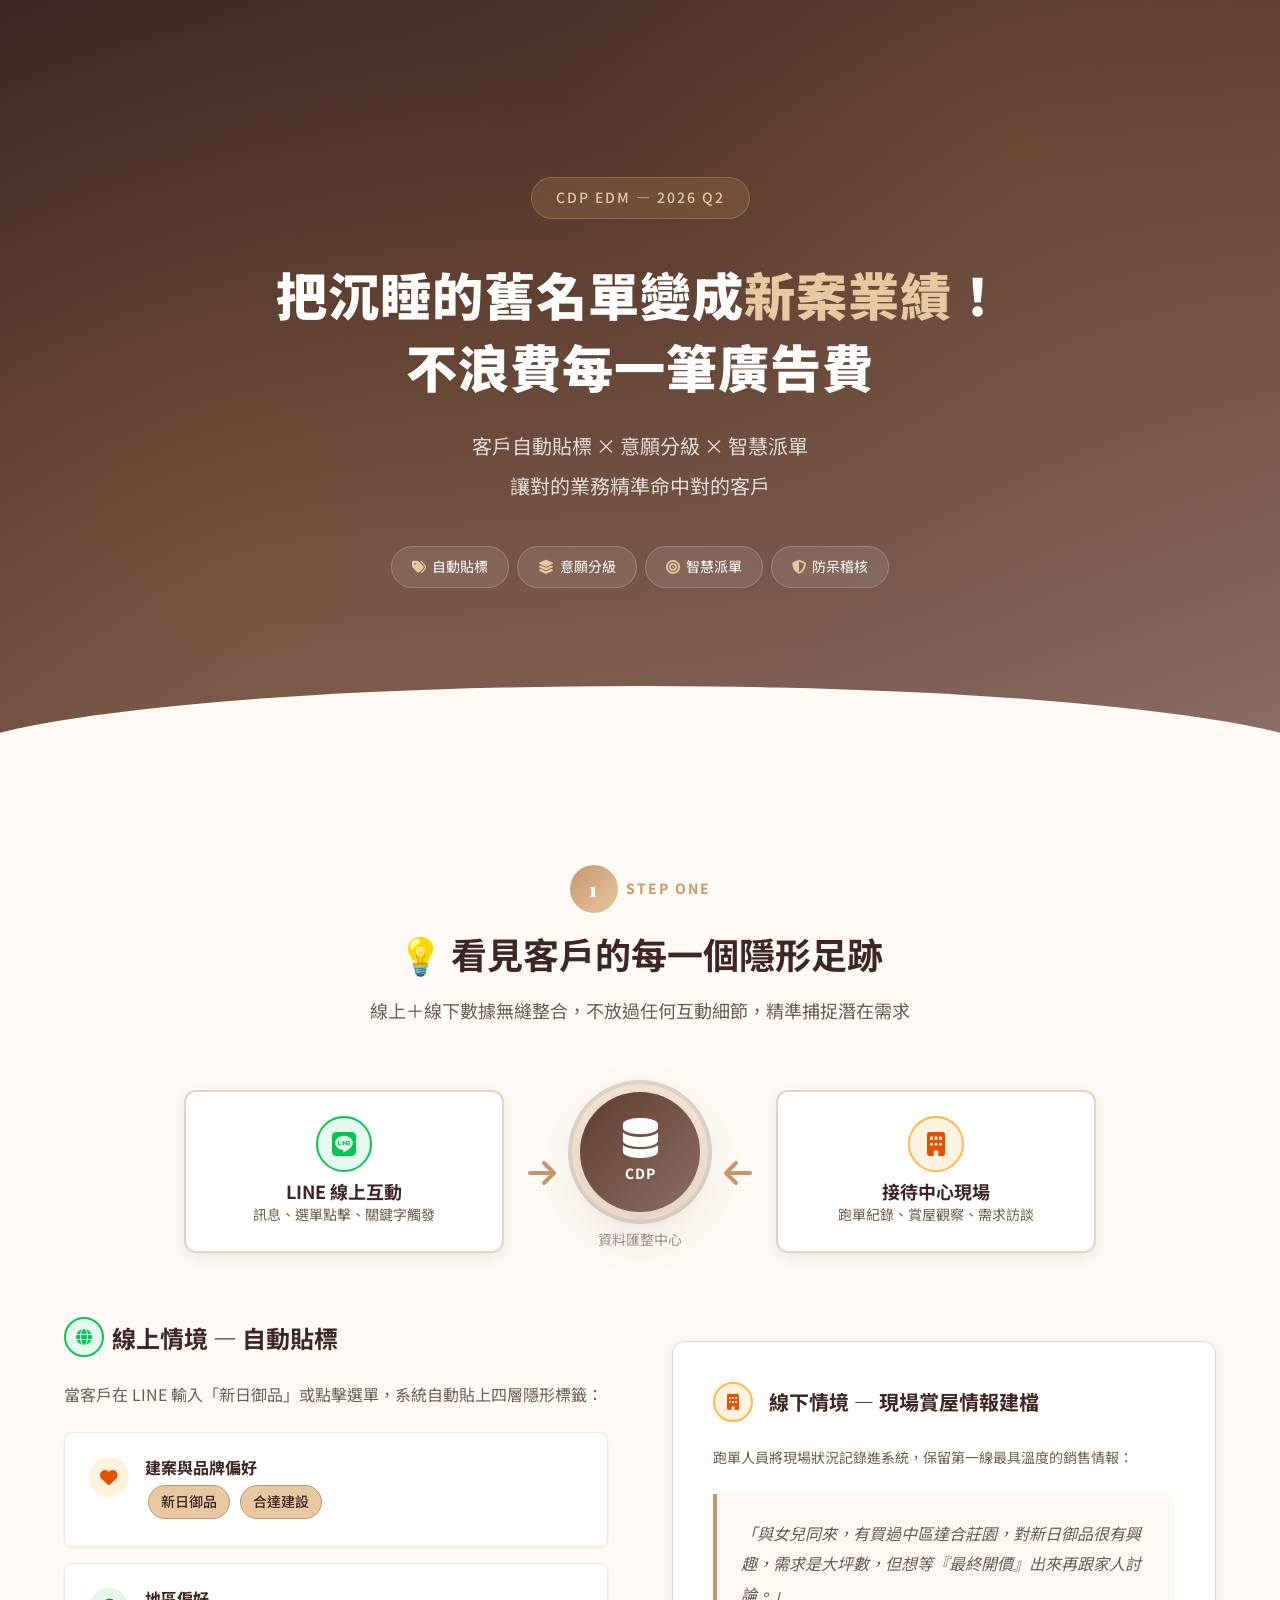
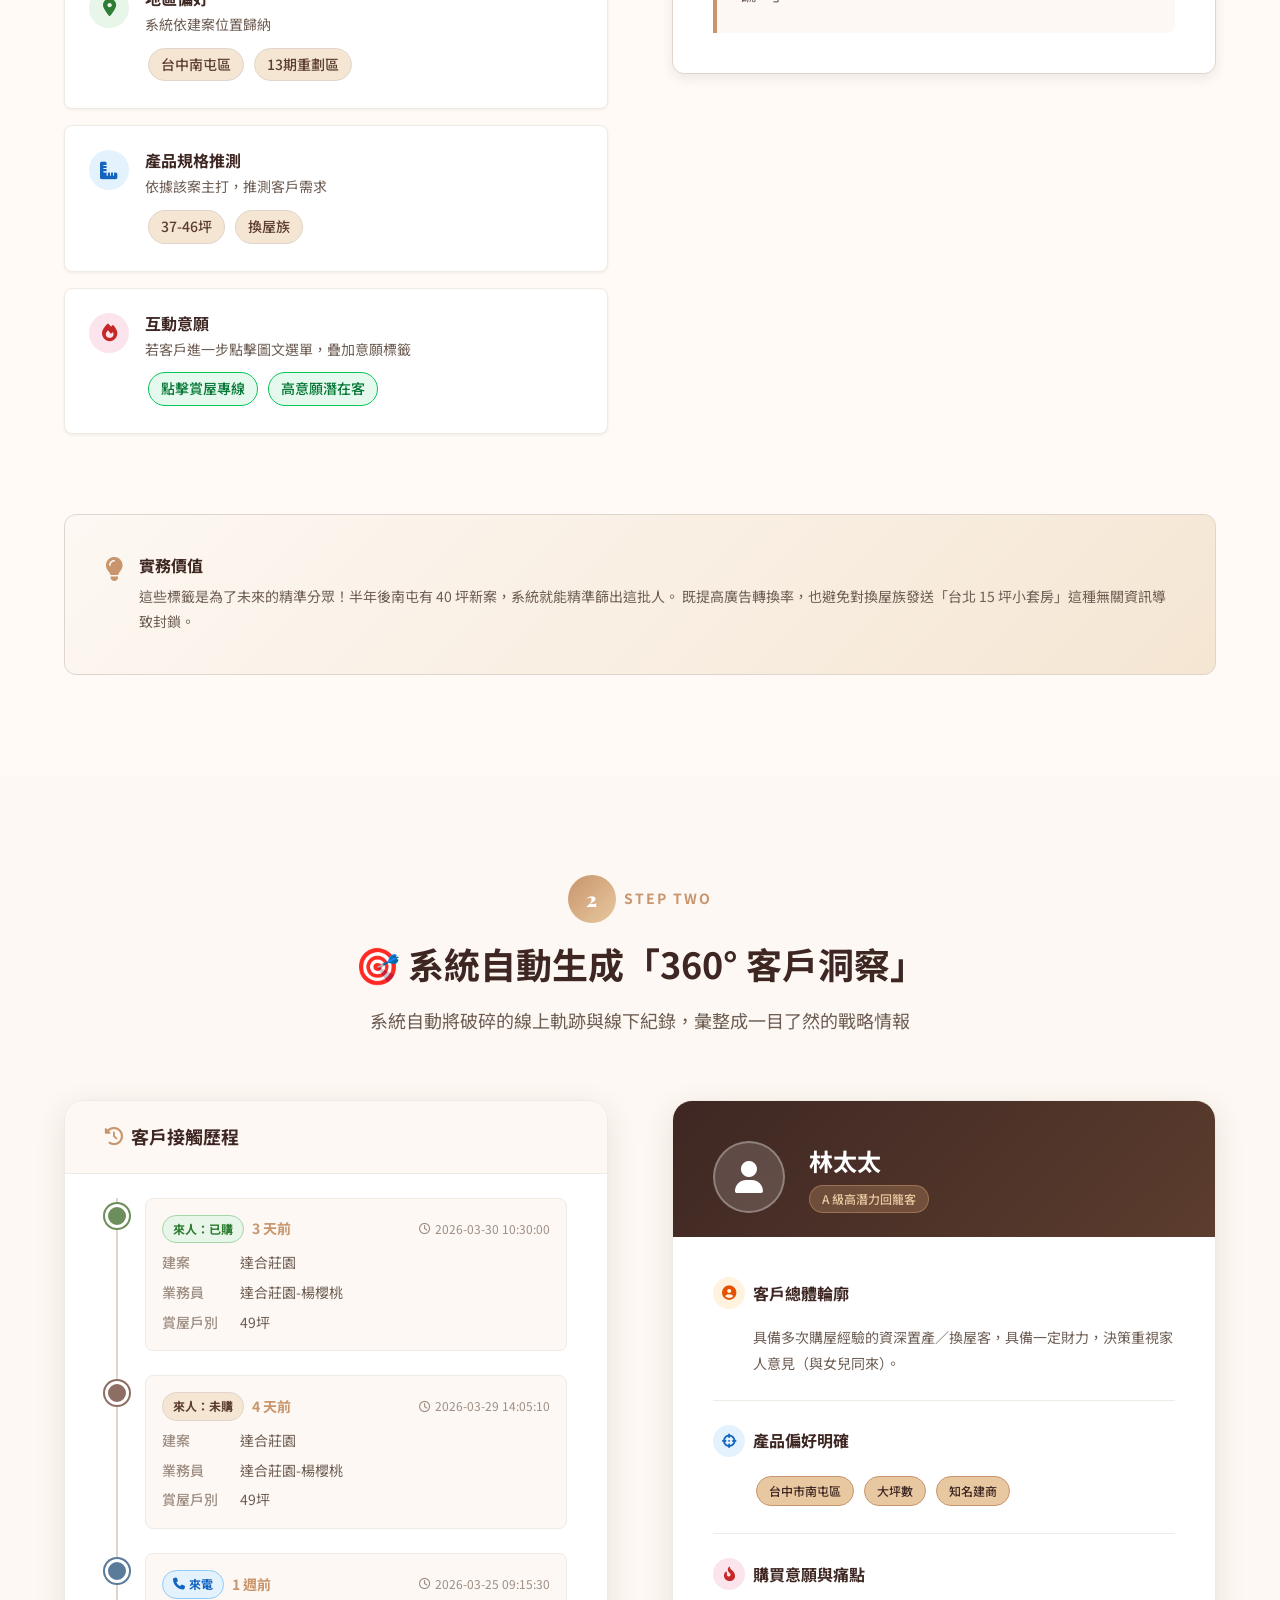
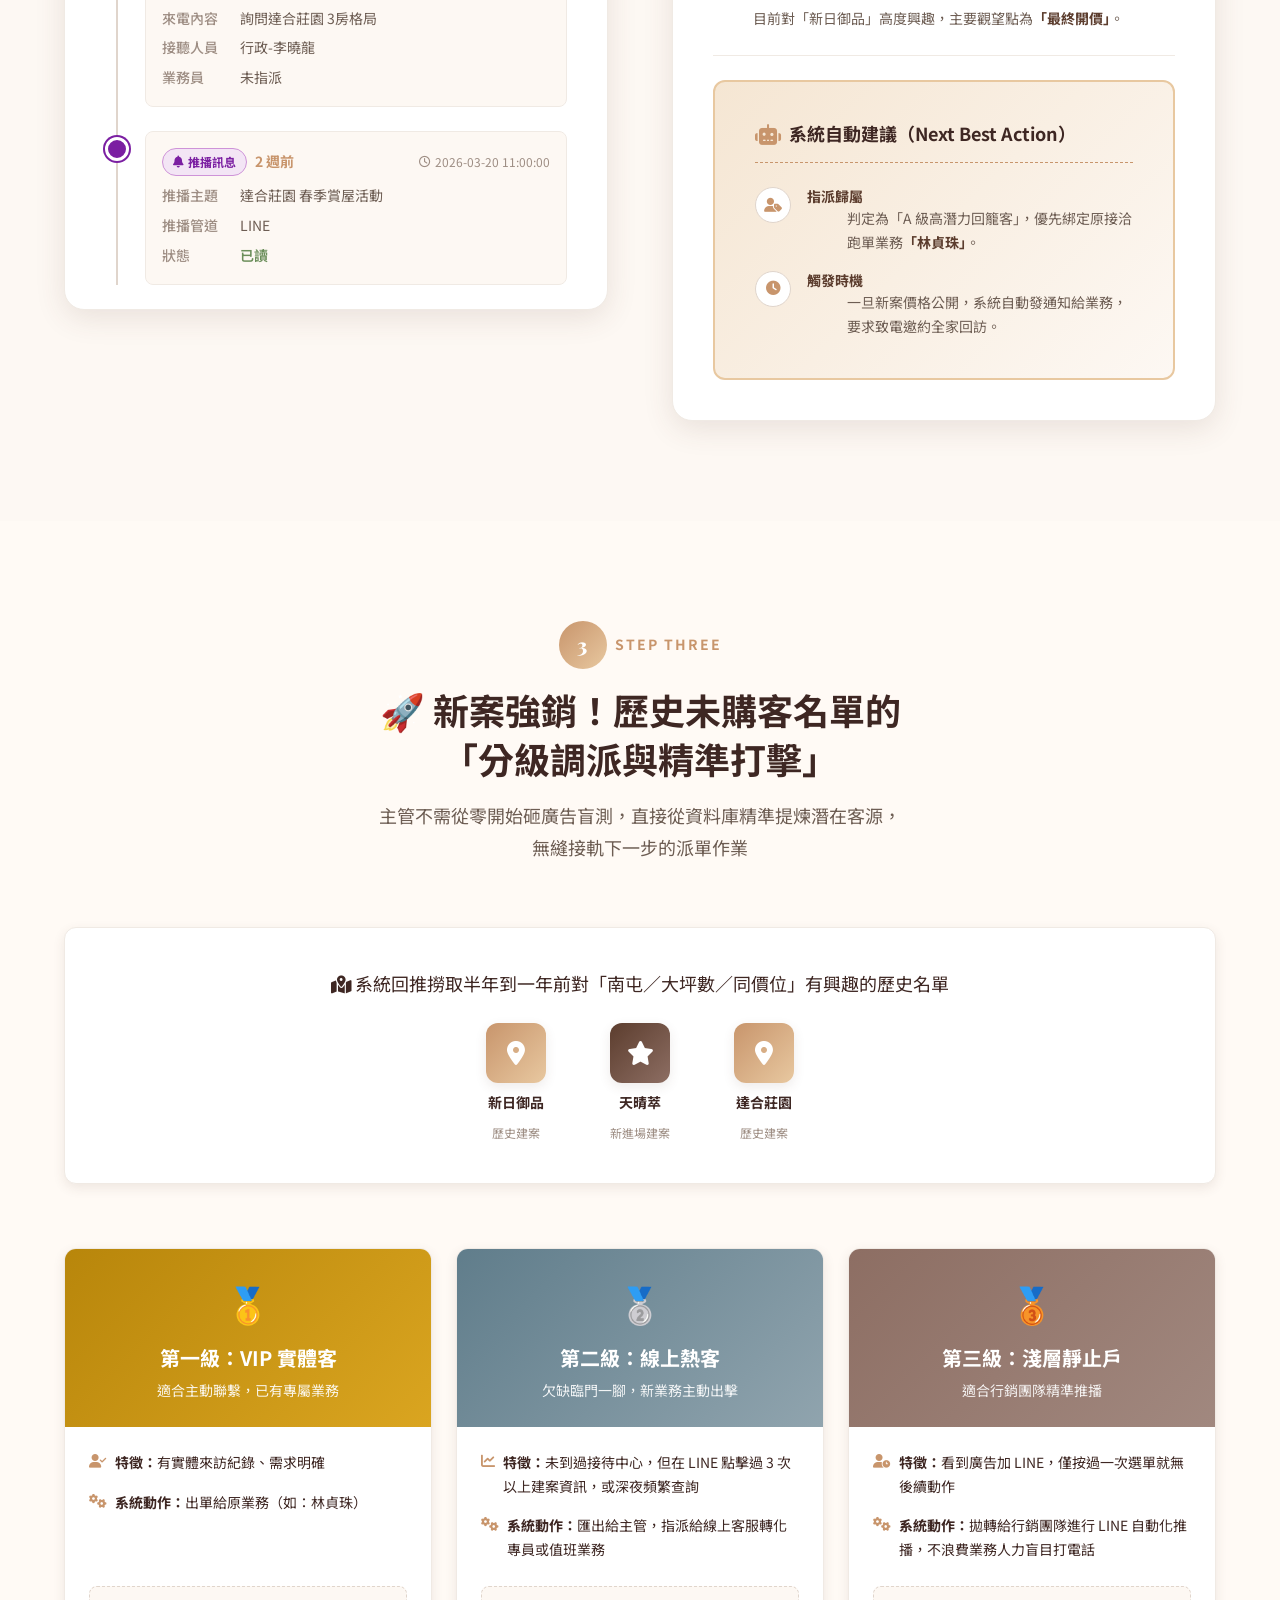
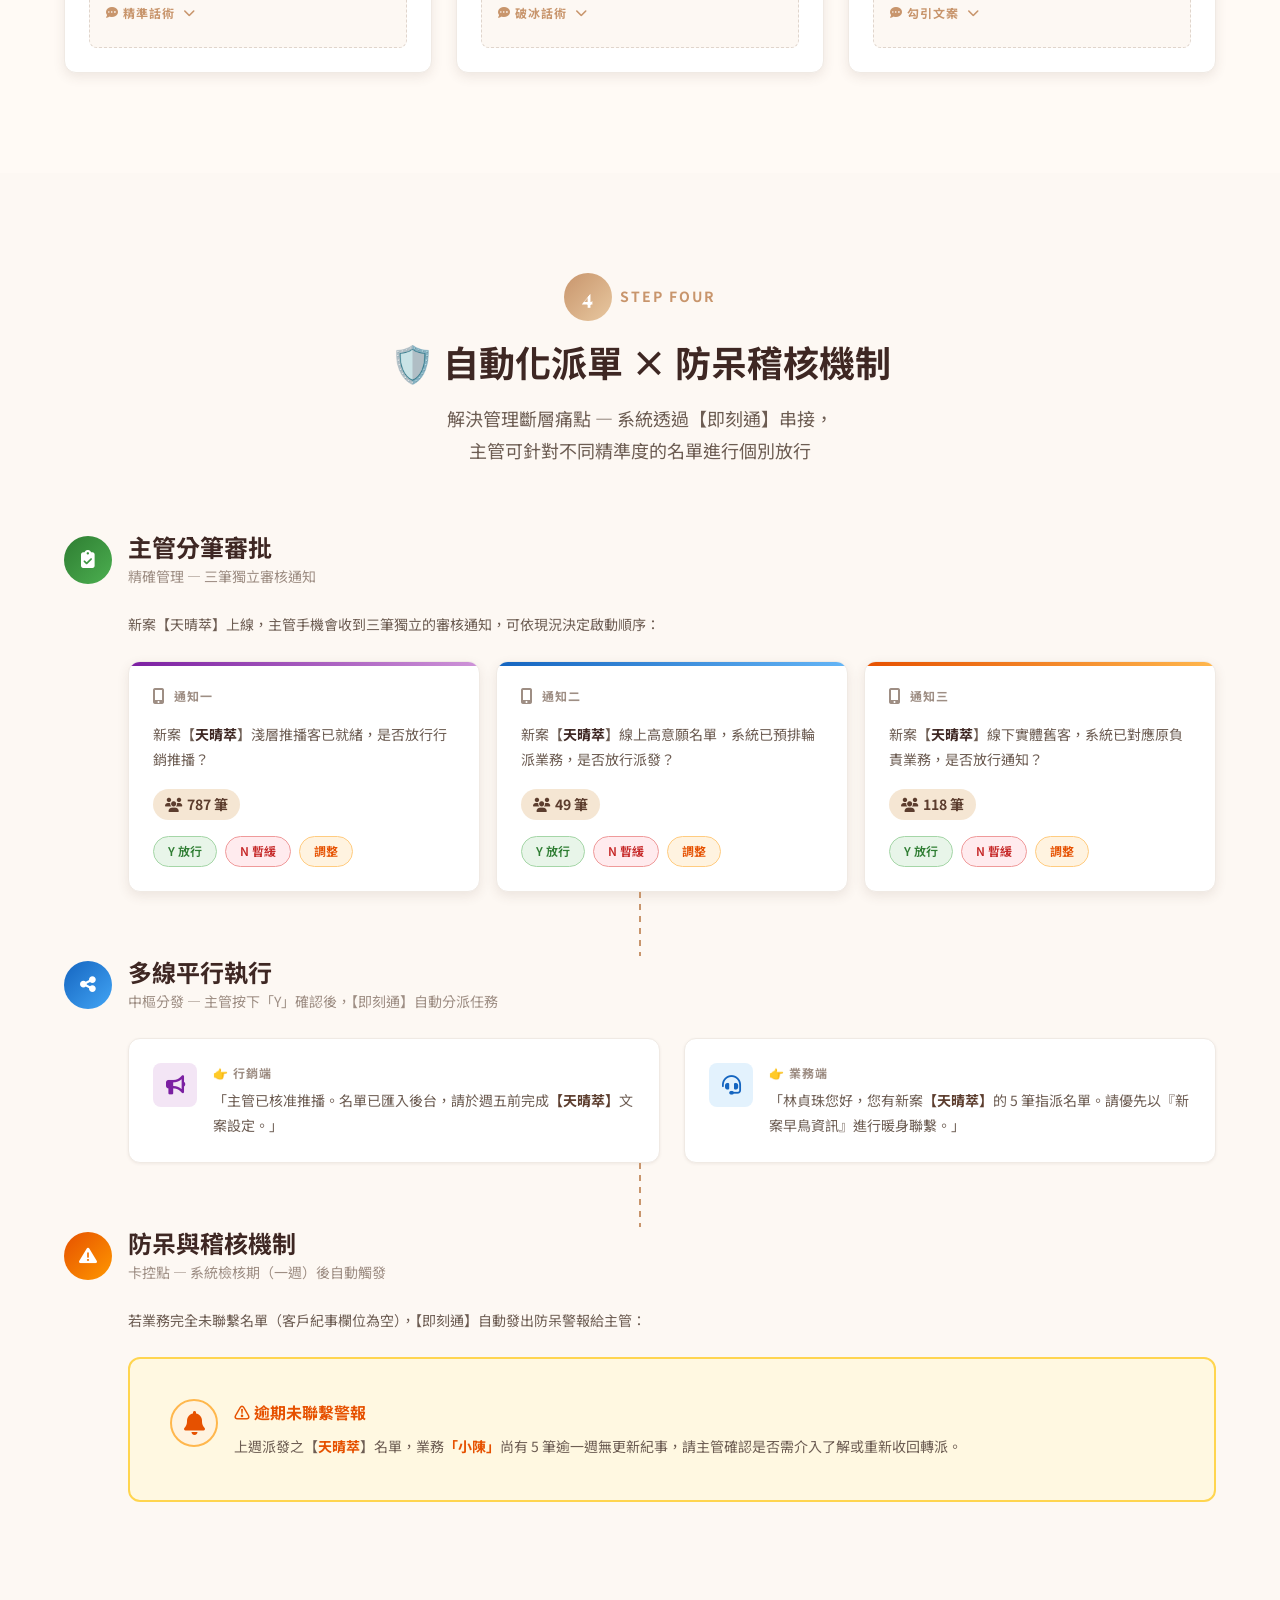
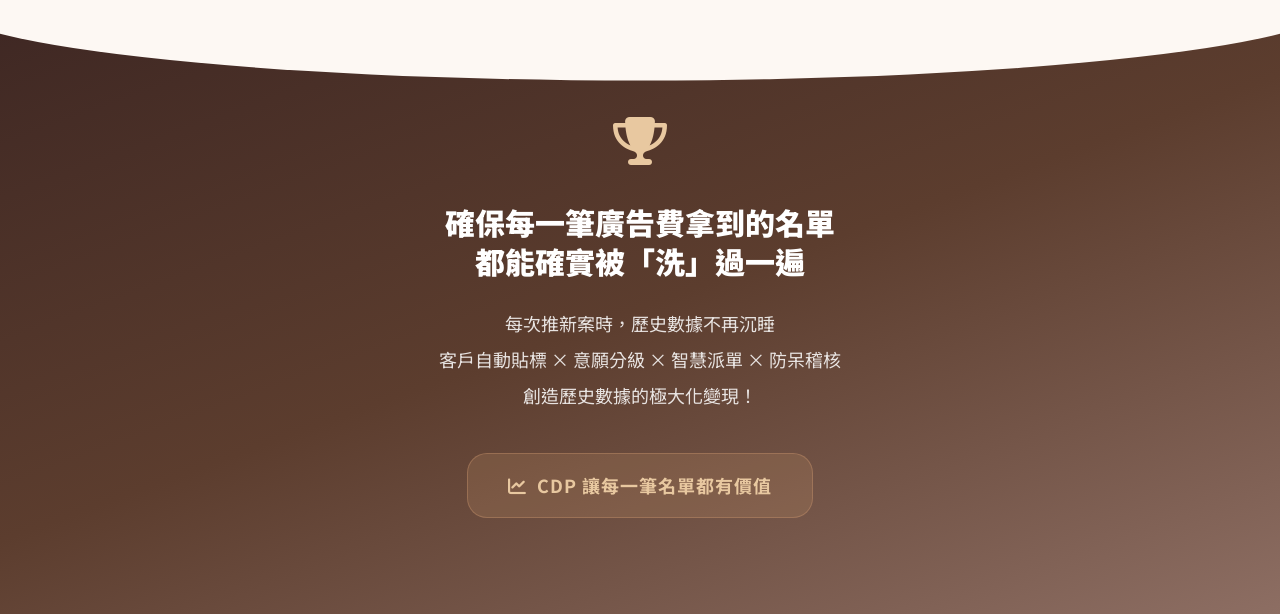
==== commit 7cfae890: "fix: 調整標題格式以改善可讀性" ====
--- a/index.html
+++ b/index.html
@@ -20,7 +20,8 @@
         <div class="hero__content">
             <span class="hero__badge">CDP EDM — 2026 Q2</span>
             <h1 class="hero__title">
-                把沉睡的舊名單變成<em>新案業績</em>！不浪費每一筆廣告費
+                把沉睡的舊名單變成<em>新案業績</em>！<br>
+                不浪費每一筆廣告費
             </h1>
             <p class="hero__subtitle">
                 客戶自動貼標 × 意願分級 × 智慧派單<br>
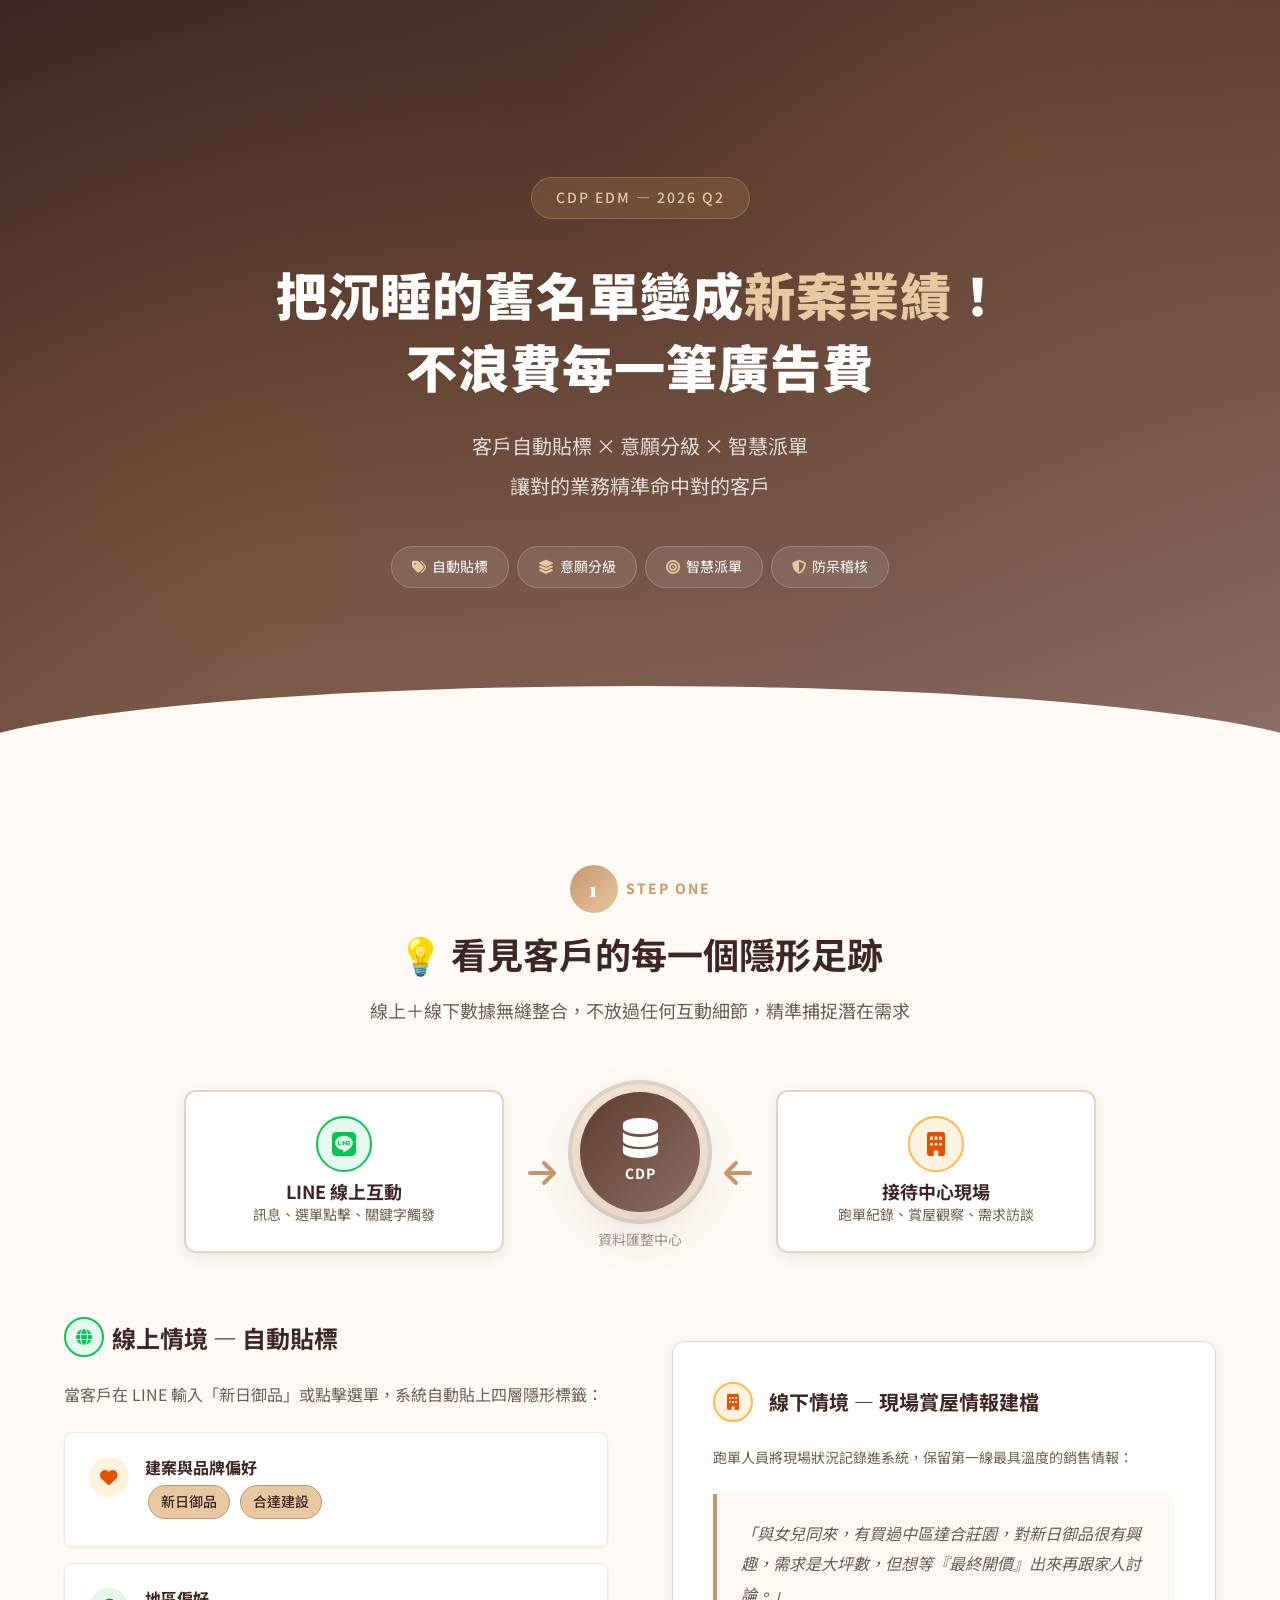
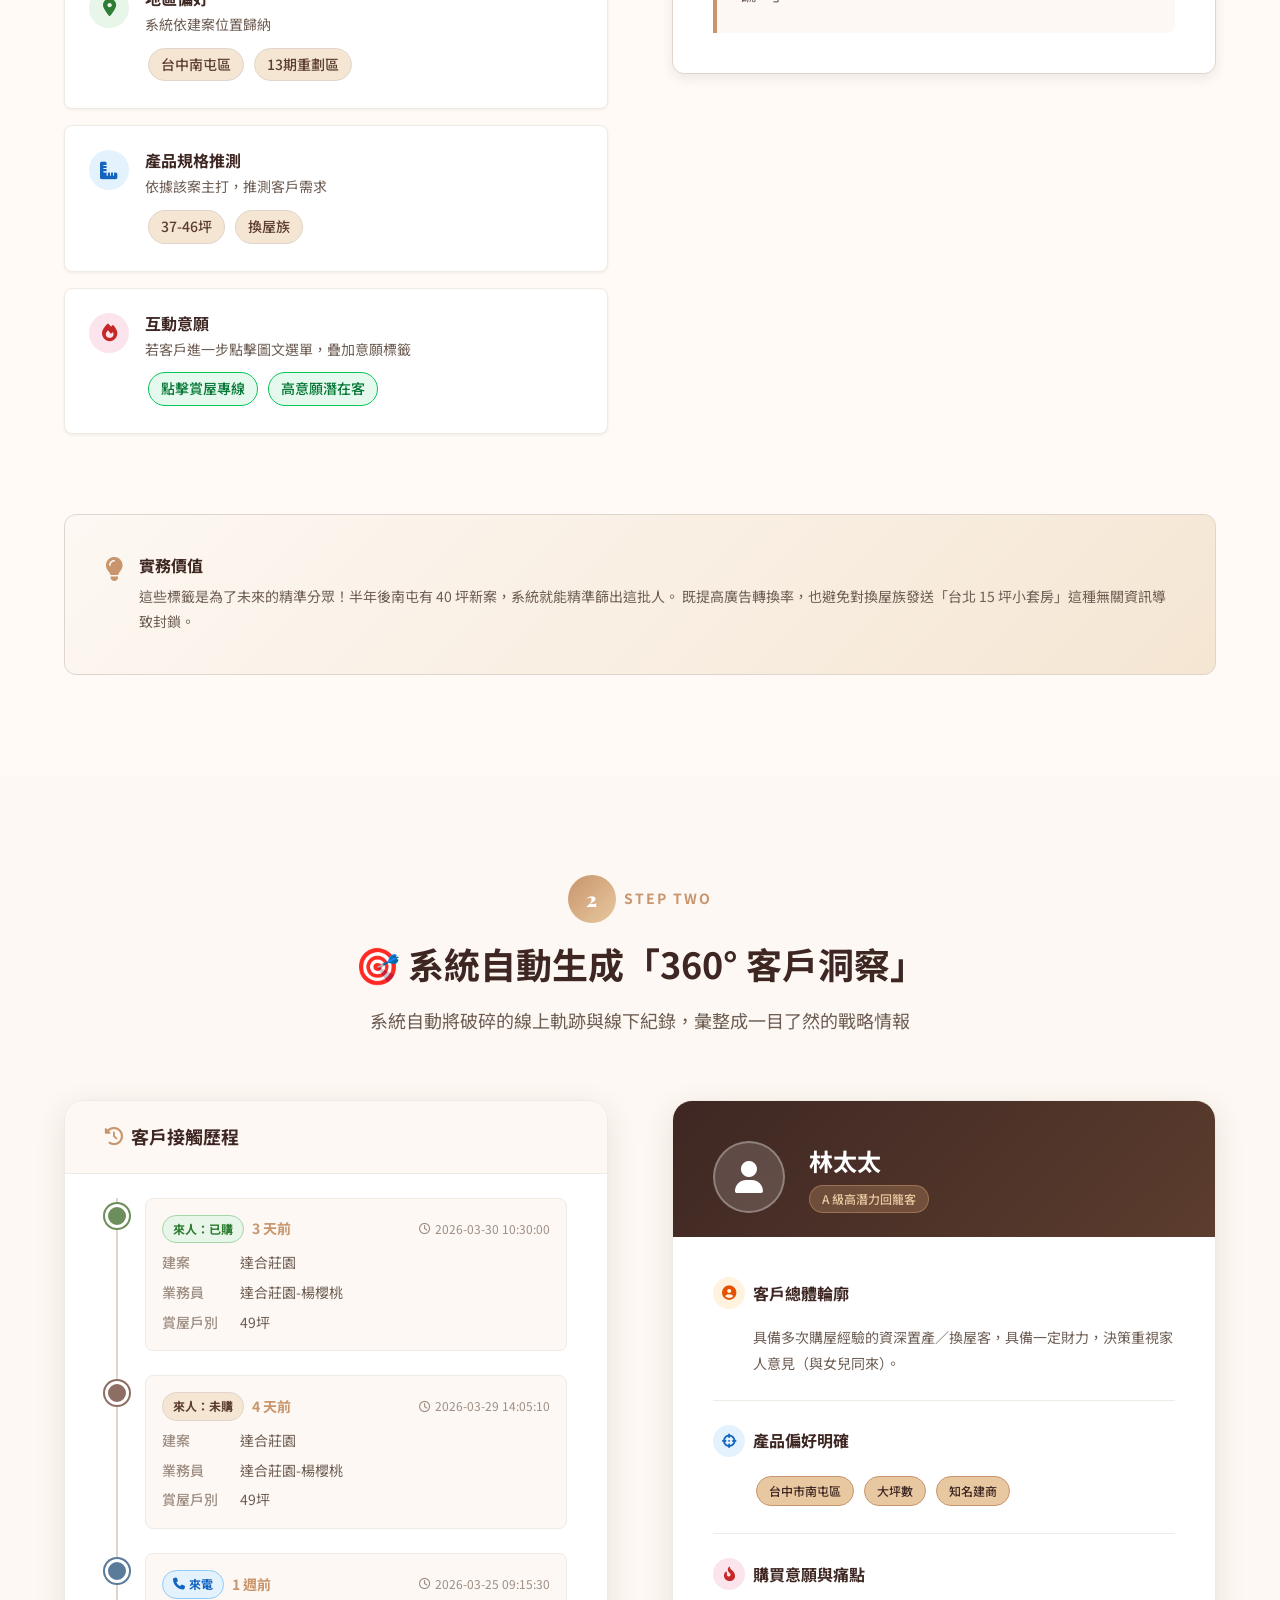
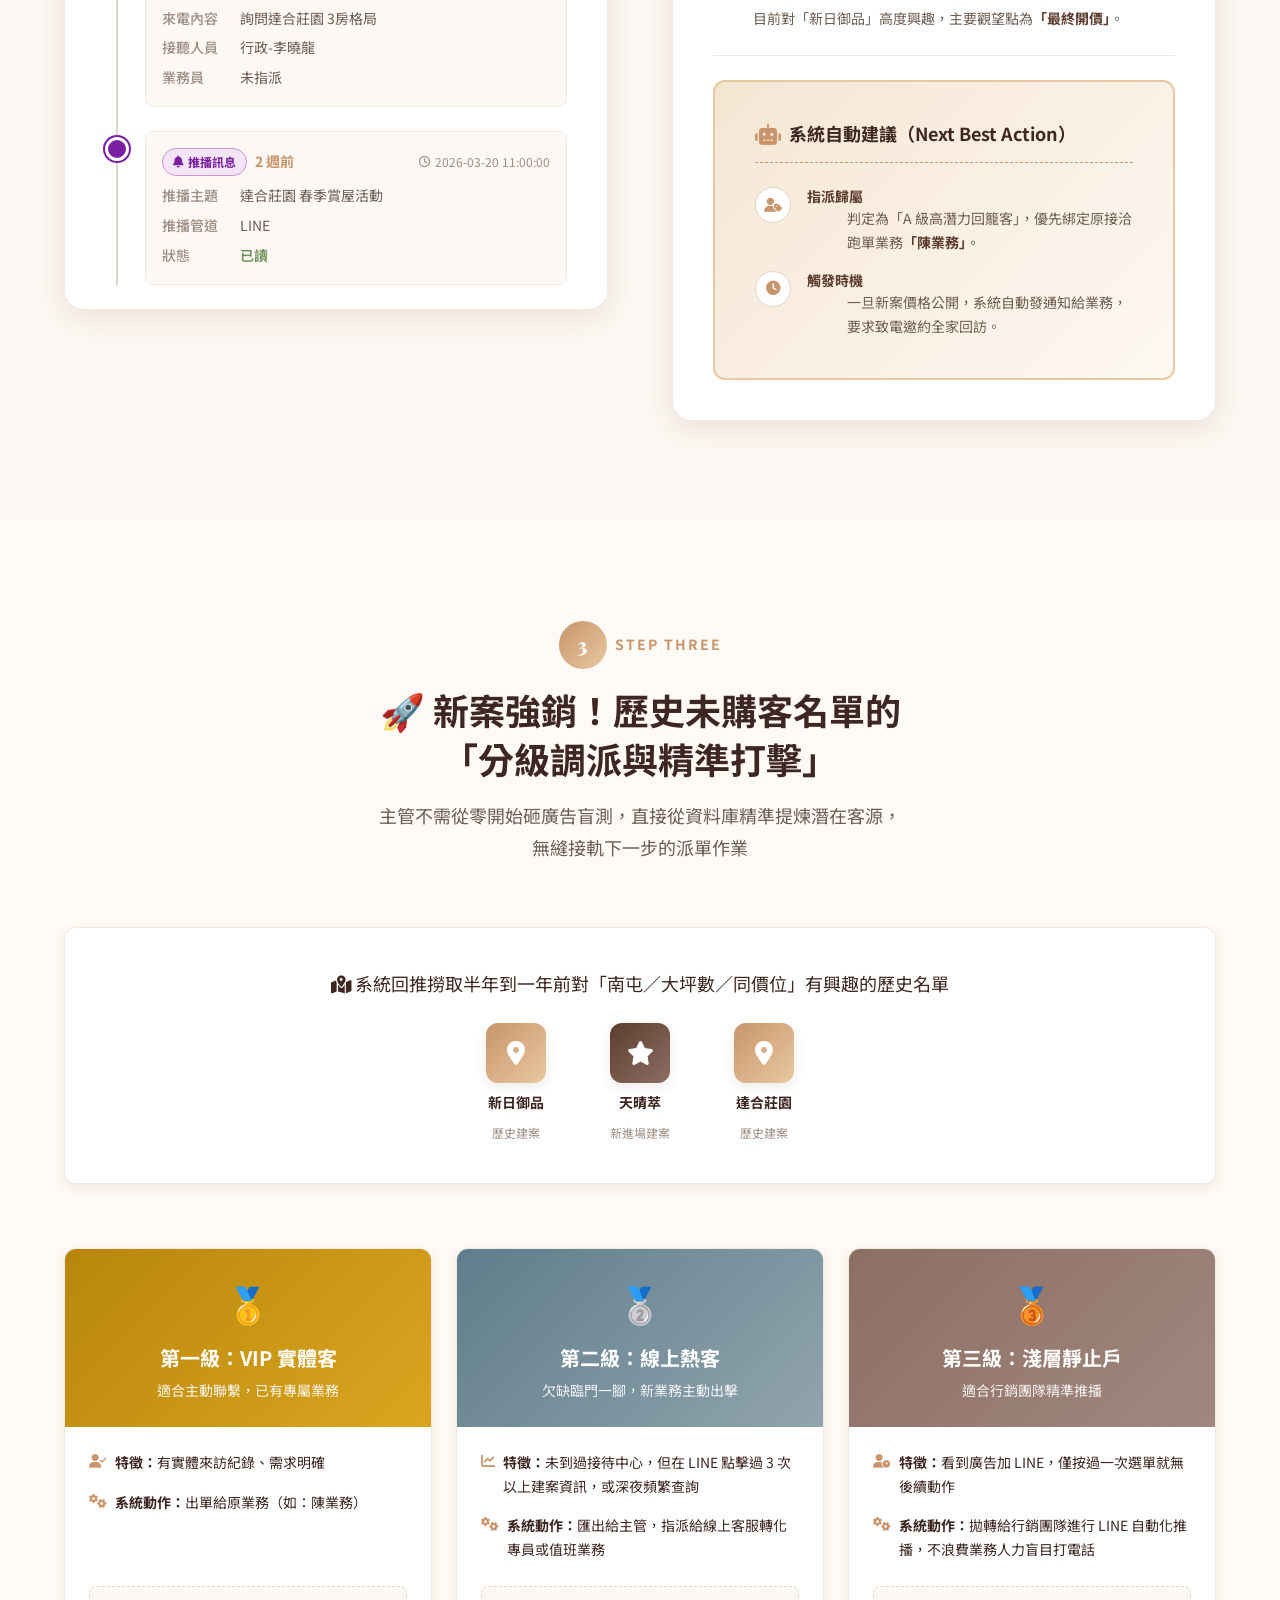
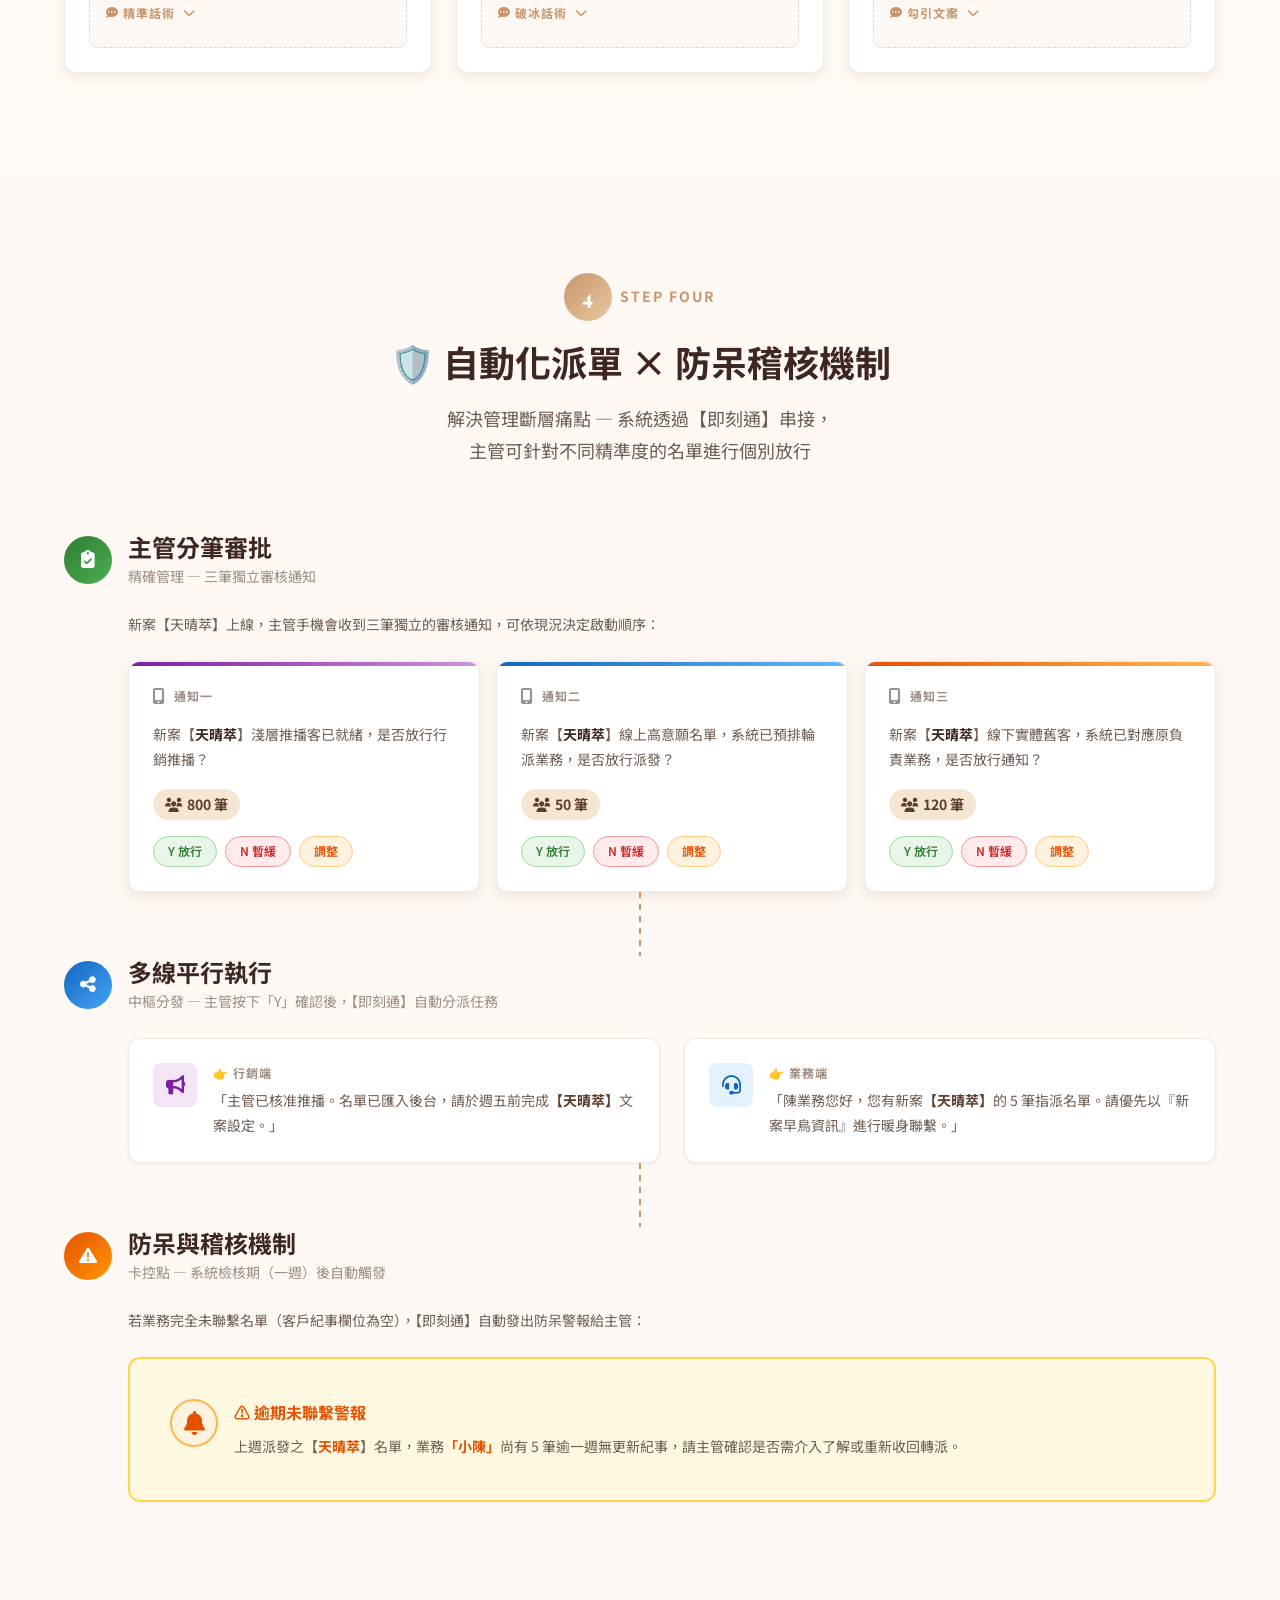
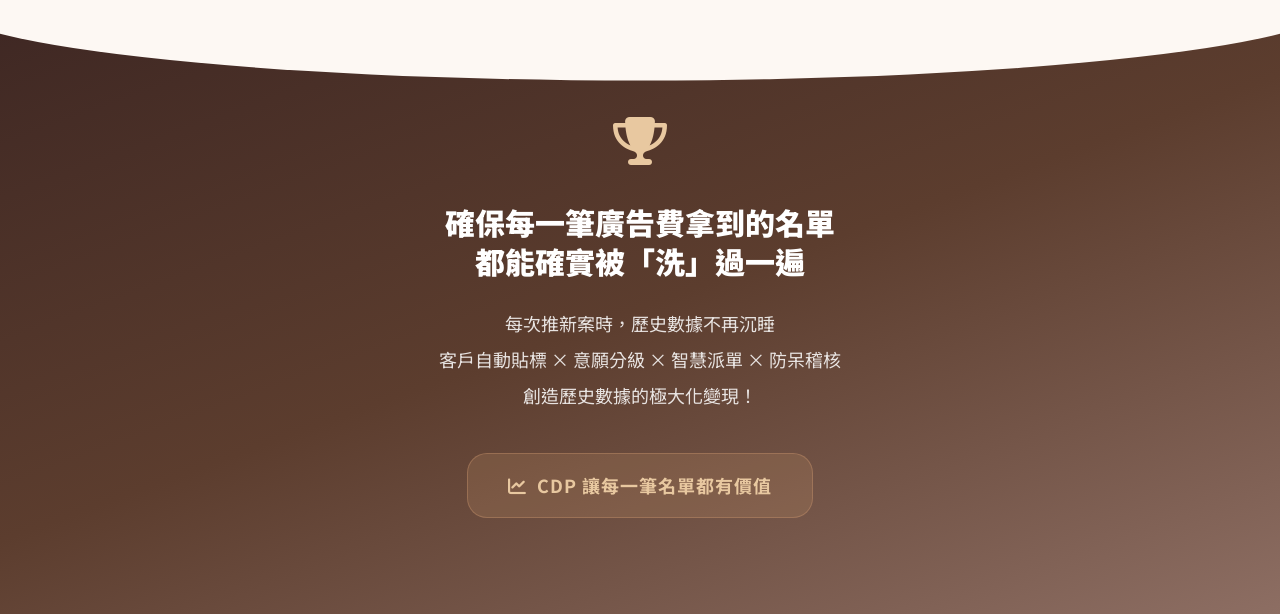
==== commit 778ce4c3: "feat: 新增 doc2.html 整合行銷文案（FB廣告/EDM/Landing Page）" ====
--- a/index.html
+++ b/index.html
@@ -358,7 +358,7 @@
                                         </div>
                                         <div class="nba-item__content">
                                             <h5>指派歸屬</h5>
-                                            <p>判定為「A 級高潛力回籠客」，優先綁定原接洽跑單業務<strong>「林貞珠」</strong>。</p>
+                                            <p>判定為「A 級高潛力回籠客」，優先綁定原接洽跑單業務<strong>「陳業務」</strong>。</p>
                                         </div>
                                     </div>
                                     <div class="nba-item">
@@ -447,7 +447,7 @@
                             </div>
                             <div class="tier-card__info-item">
                                 <i class="fa-solid fa-gears"></i>
-                                <div><strong>系統動作：</strong>出單給原業務（如：林貞珠）</div>
+                                <div><strong>系統動作：</strong>出單給原業務（如：陳業務）</div>
                             </div>
                         </div>
                         <div class="script-box">
@@ -649,7 +649,7 @@
                                 <div>
                                     <div class="dispatch-item__label">👉 業務端</div>
                                     <p class="dispatch-item__text">
-                                        「林貞珠您好，您有新案<strong>【天晴萃】</strong>的 5 筆指派名單。請優先以『新案早鳥資訊』進行暖身聯繫。」
+                                        「陳業務您好，您有新案<strong>【天晴萃】</strong>的 5 筆指派名單。請優先以『新案早鳥資訊』進行暖身聯繫。」
                                     </p>
                                 </div>
                             </div>
